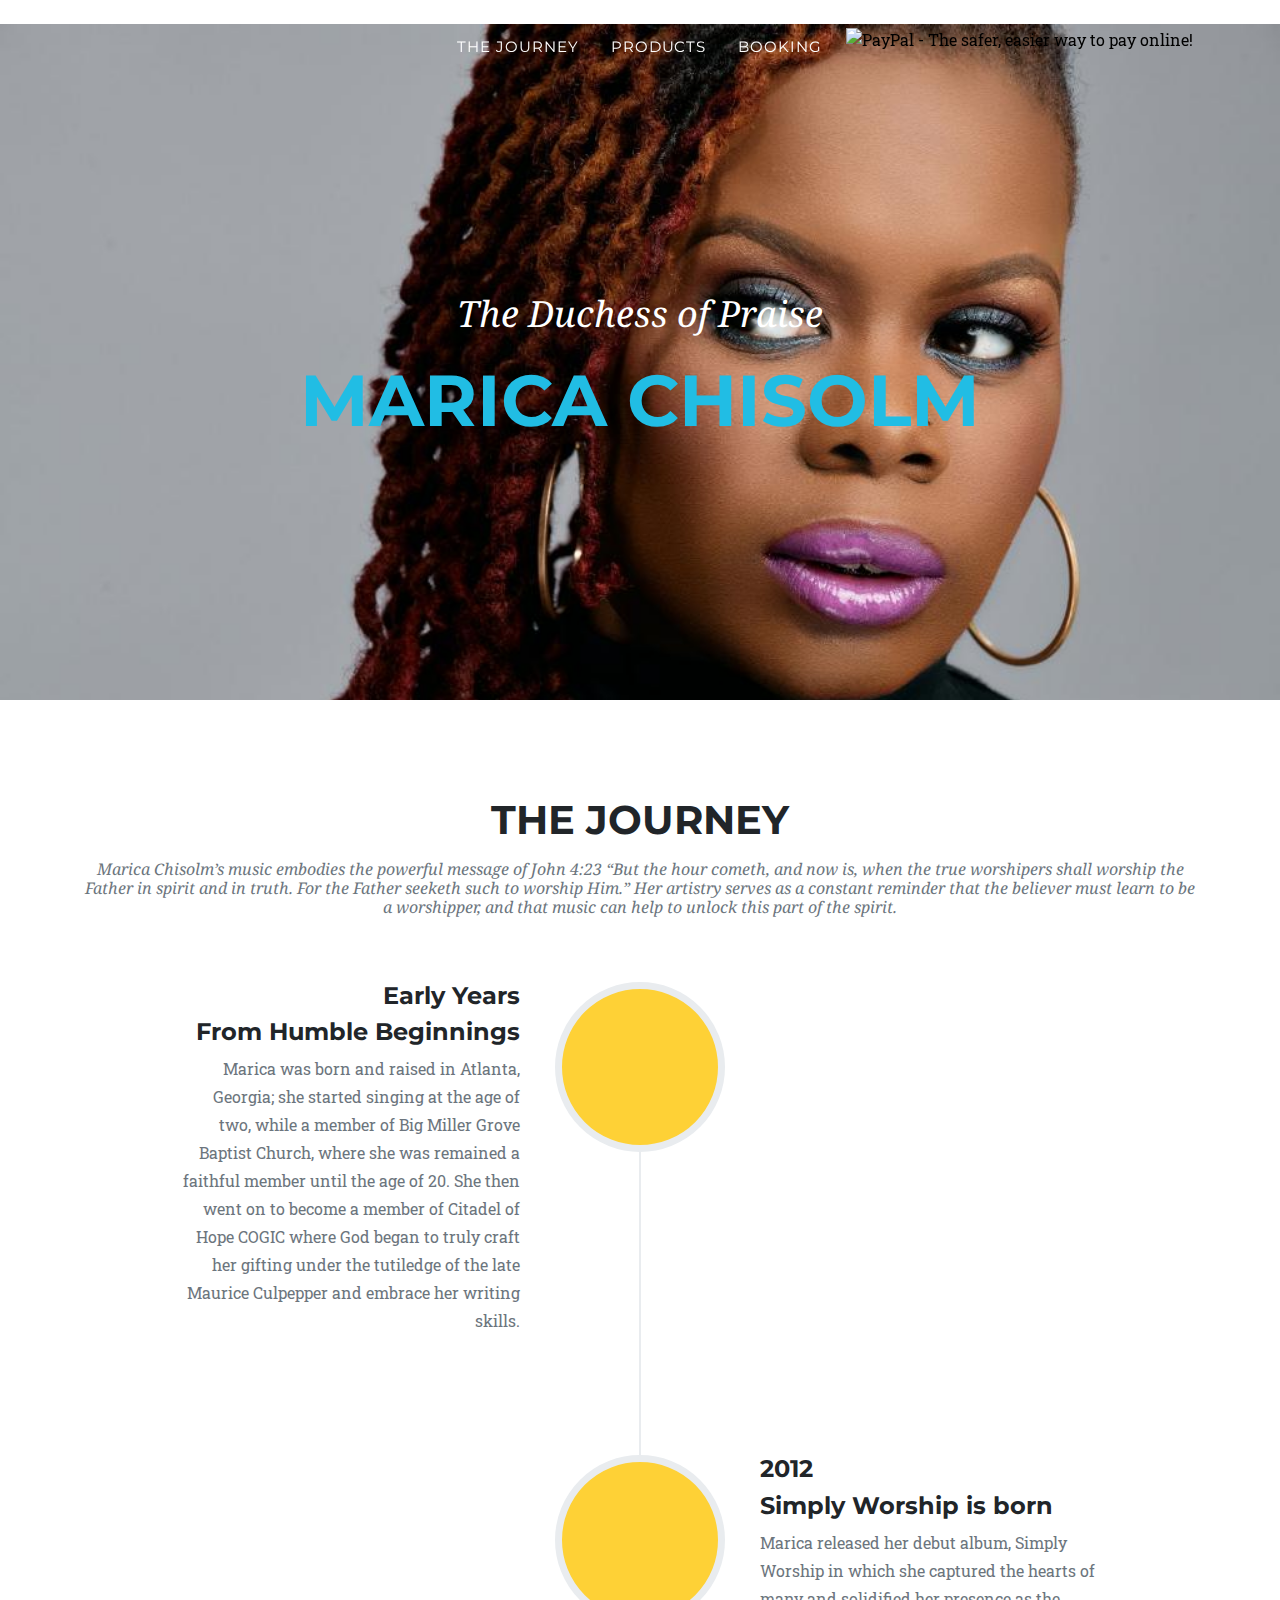
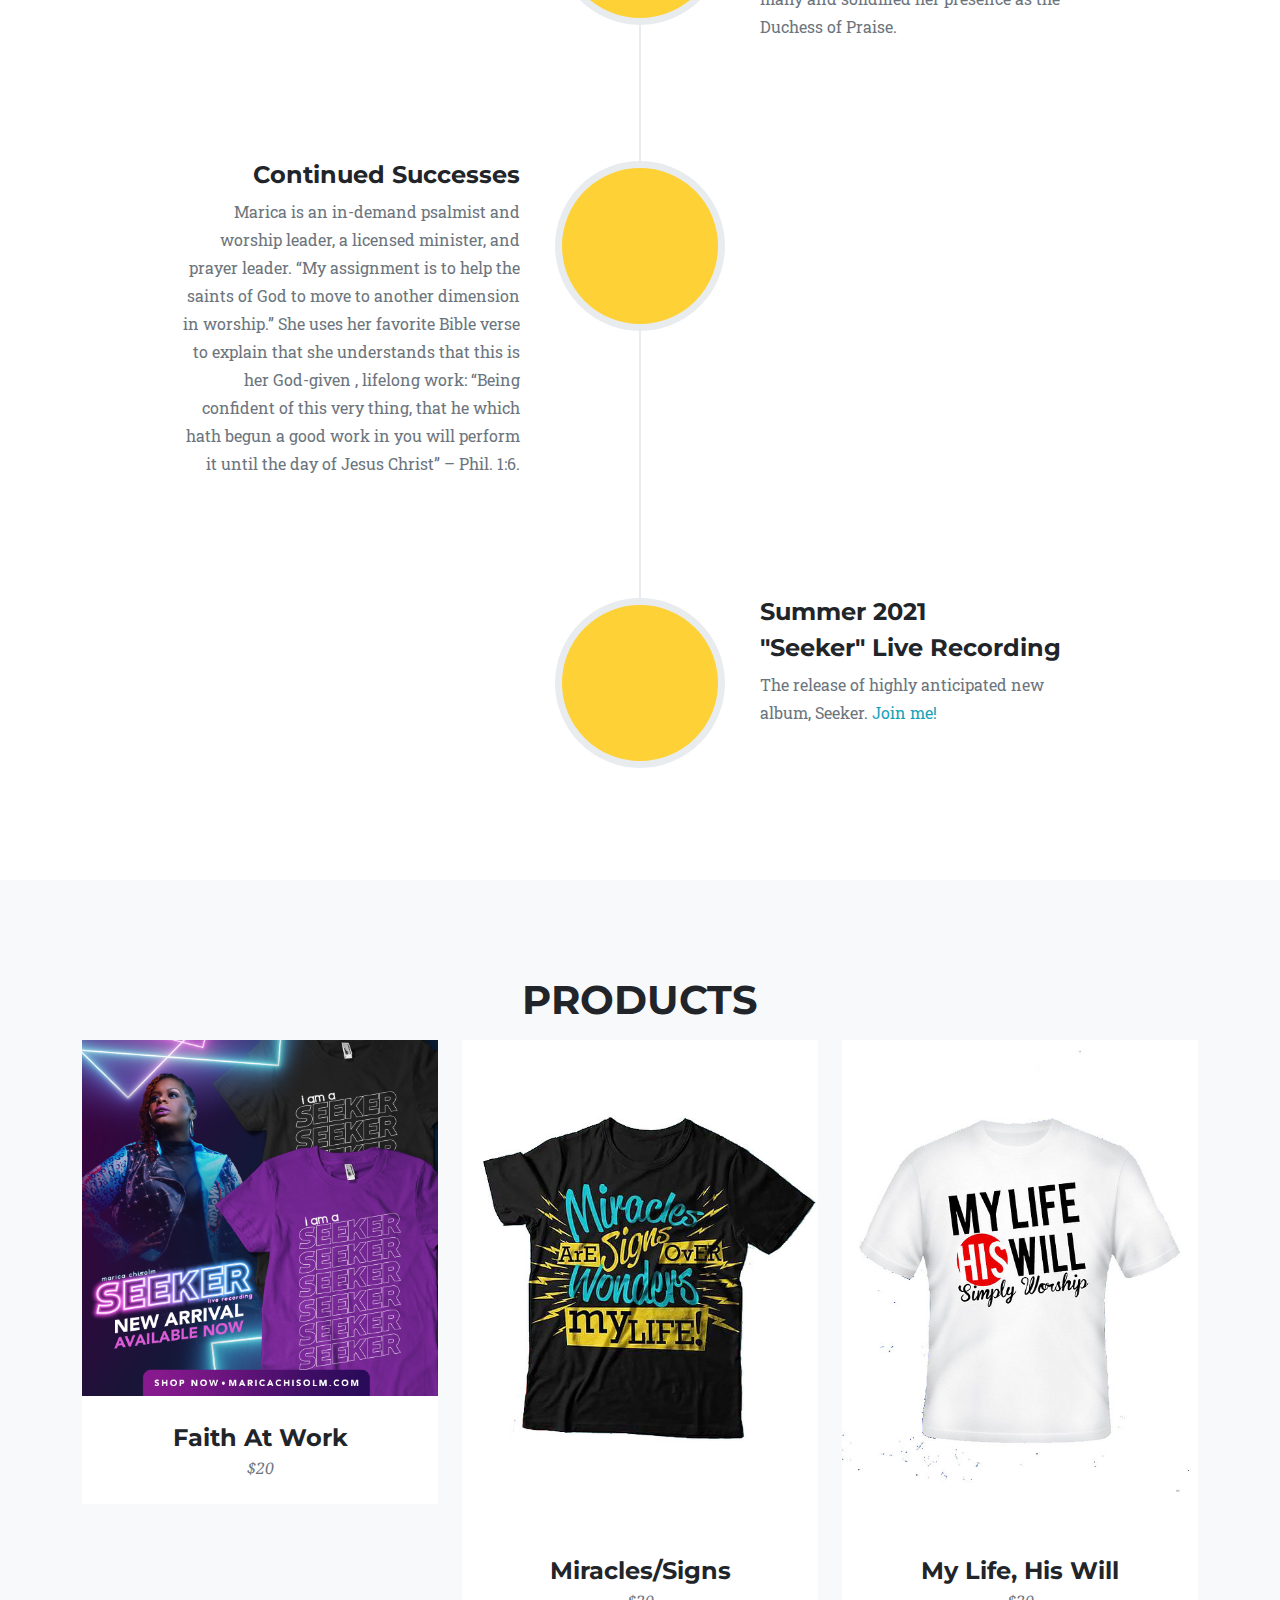
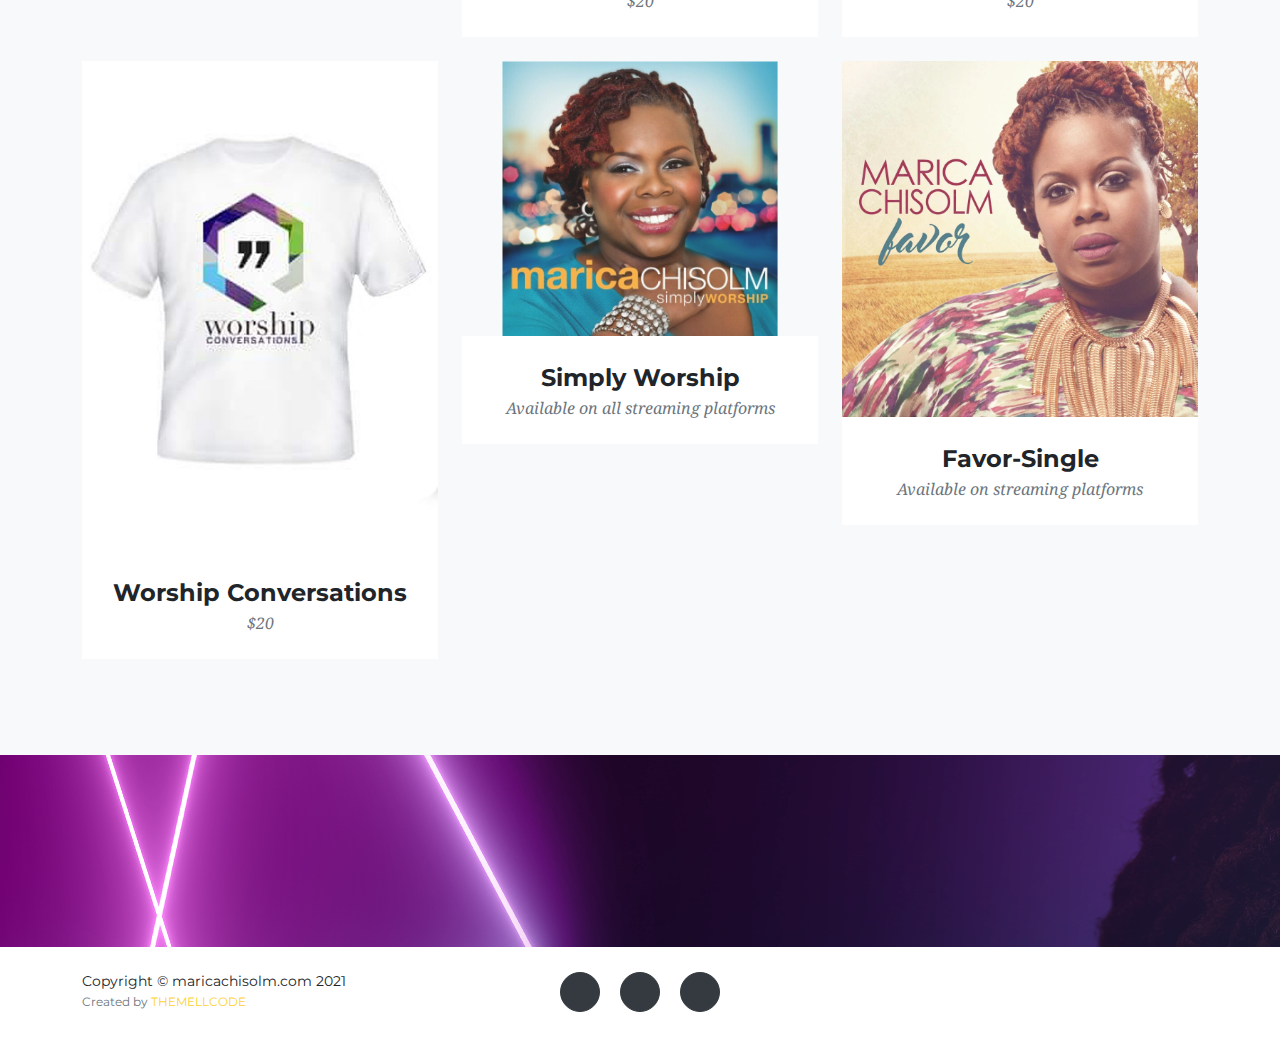
==== index.html @ 990e0780 "post-seeker live" ====
<!DOCTYPE html>
<html lang="en">
    <head>
        <meta charset="utf-8" />
        <meta name="viewport" content="width=device-width, initial-scale=1, shrink-to-fit=no" />
        <meta name="description" content="" />
        <meta name="author" content="" />
        <title>Marica Chisolm Ministries</title>
        
        <!-- Font Awesome icons (free version)-->
        <script src="https://use.fontawesome.com/releases/v5.15.1/js/all.js" crossorigin="anonymous"></script>
        <!-- Google fonts-->
        <link href="https://fonts.googleapis.com/css?family=Montserrat:400,700" rel="stylesheet" type="text/css" />
        <link href="https://fonts.googleapis.com/css?family=Droid+Serif:400,700,400italic,700italic" rel="stylesheet" type="text/css" />
        <link href="https://fonts.googleapis.com/css?family=Roboto+Slab:400,100,300,700" rel="stylesheet" type="text/css" />
        <!-- Core theme CSS (includes Bootstrap)-->
        <link rel="stylesheet" href="https://stackpath.bootstrapcdn.com/bootstrap/4.5.0/css/bootstrap.min.css">
<script src="https://code.jquery.com/jquery-3.5.1.min.js"></script>
<script src="https://stackpath.bootstrapcdn.com/bootstrap/4.5.0/js/bootstrap.min.js"></script>
        <link href="css/styles.css" rel="stylesheet" />
        <script>
            $(document).ready(function(){
                $("#myModal").modal('show');
            });
        </script>
    </head>
    <body id="page-top">
        <!-- Geo Tag -->
        <img src=https://servedby.ipromote.com/ad/?src=pixel_cid&nid=2482&cid=JJEWIAXN9MT&cat=2729 width="1" height="1" border="0" alt="" /> 
        <!-- Navigation-->
        <nav class="navbar navbar-expand-lg navbar-dark fixed-top" id="mainNav">
            <div class="container">
                <a class="navbar-brand js-scroll-trigger" href="#page-top"><img src="" alt="" /></a>
                <button class="navbar-toggler navbar-toggler-right" type="button" data-toggle="collapse" data-target="#navbarResponsive" aria-controls="navbarResponsive" aria-expanded="false" aria-label="Toggle navigation">
                    Menu
                    <i class="fas fa-bars ml-1"></i>
                </button>
                <div class="collapse navbar-collapse" id="navbarResponsive">
                    <ul class="navbar-nav text-uppercase ml-auto">
                        <!-- <li class="nav-item"><a class="nav-link js-scroll-trigger" href="#services">Services</a></li> -->
                        <li class="nav-item"><a class="nav-link js-scroll-trigger" href="#about">The Journey</a></li>
                        <li class="nav-item"><a class="nav-link js-scroll-trigger" href="#portfolio">Products</a></li>
                        <!-- <li class="nav-item"><a class="nav-link js-scroll-trigger" href="#team">Team</a></li> -->
                        <li class="nav-item"><a class="nav-link js-scroll-trigger" href="#contact">Booking</a></li>
                        <li class="nav-item"><form target="paypal" action="https://www.paypal.com/cgi-bin/webscr" method="post" >
                            <input type="hidden" name="cmd" value="_s-xclick">
                            <input type="hidden" name="encrypted" value="-----BEGIN [base64]/[base64]/ETMS1ycjtkpkvjXZe9k+6CieLuLsPumsJ7QC1odNz3sJiCbs2wC0nLE0uLGaEtXynIgRqIddYCHx88pb5HTXv4SZeuv0Rqq4+axW9PLAAATU8w04qqjaSXgbGLP3NmohqM6bV9kZZwZLR/klDaQGo1u9uDb9lr4Yn+rBQIDAQABo4HuMIHrMB0GA1UdDgQWBBSWn3y7xm8XvVk/UtcKG+wQ1mSUazCBuwYDVR0jBIGzMIGwgBSWn3y7xm8XvVk/[base64]/zANBgkqhkiG9w0BAQUFAAOBgQCBXzpWmoBa5e9fo6ujionW1hUhPkOBakTr3YCDjbYfvJEiv/2P+IobhOGJr85+XHhN0v4gUkEDI8r2/rNk1m0GA8HKddvTjyGw/XqXa+LSTlDYkqI8OwR8GEYj4efEtcRpRYBxV8KxAW93YDWzFGvruKnnLbDAF6VR5w/[base64]/ITq8z+YFjkMiyBcA2BzkknSbL+9JjOZLZOriDIh/CnTzkeUWfmJKQ8OECpQ98z+yL9ypmrY13b1nWHuZXOE1KUQe27QH1g/3z4T4keD4USllrJk//9YJUXQpcYC/ujEB+lucH8H93k5xsUuMeJNUHnkdO5L7lUIMVfA==-----END PKCS7-----">
                            <input type="image" src="https://www.paypalobjects.com/en_US/i/btn/btn_viewcart_LG.gif" border="0" name="submit" alt="PayPal - The safer, easier way to pay online!">
                            <img alt="" border="0" src="https://www.paypalobjects.com/en_US/i/scr/pixel.gif" width="1" height="1">
                            </form>
                             </li>
                    </ul>
                </div>
            </div>
        </nav>
        <!-- Promo Modal -->
        <!-- <div id="myModal" class="modal fade">
            <div class="modal-dialog modal-fullscreen modal-dialog-centered">
                <div class="modal-content">
                    <div class="modal-header"> 
                        <button type="button" class="close" data-dismiss="modal">Close &times;</button>
                    </div>
                    <div class="modal-body">
                       
                         <img class="img-fluid" src="assets/img/seekercircle.jpeg" alt="">
                         <p>As the deer panteth for the waters, so do our souls long for the indwelling of the presence of the Almighty! We are aggregating, seeking God while He may be found. We are coming as empty vessels yearning to be filled. Join with your cup being lifted to the ONE who can fill it and let it never run dry. <strong>July 30,2021 </strong> join me at the live recording of “Seeker”. <em><strong><a class= "text-info" href="https://marica.ticketlocity.com/54972668"> Click here to secure your spot now!!</a></strong></em> </p> -->
                        
                            <!-- <button type="button" class="btn btn-warning" data-dismiss="modal">Close</button> -->
                       
                    <!-- </div>
                </div>
            </div>
        </div> -->
        <!-- Masthead-->
        <header class="masthead">
            <div class="container">
                <div class="masthead-subheading">The Duchess of Praise</div>
                <div class="masthead-heading text-uppercase">Marica Chisolm</div>
                <!-- <a class="btn btn-primary btn-l text-uppercase js-scroll-trigger" href="https://marica.ticketlocity.com/54972668">Buy Tickets</a> -->
                <!-- <a class="btn btn-primary btn-l text-uppercase js-scroll-trigger" href="seekerlive.html">Watch Seeker Live</a> -->
                
            </div>
        </header>

        <!-- About-->
        <section class="page-section" id="about">
            <div class="container">
                <div class="text-center">
                    <h2 class="section-heading text-uppercase">The Journey</h2>
                    <h3 class="section-subheading text-muted">  Marica Chisolm’s music embodies the powerful message of  John 4:23 “But the hour cometh, and now is, when the true worshipers shall worship the Father in spirit and in truth.  For the Father seeketh such to worship Him.” Her artistry serves as a constant reminder that the believer must learn to be a worshipper, and that music can help to unlock this part of the spirit.</h3>
                </div>
                <ul class="timeline">
                    <li>
                        <div class="timeline-image"><img class="rounded-circle img-fluid" src="https://i.imgur.com/bZ4KfsEb.jpg?1" alt="" /></div>
                        <div class="timeline-panel">
                            <div class="timeline-heading">
                                <h4>Early Years</h4>
                                <h4 class="subheading">From Humble Beginnings</h4>
                            </div>
                            <div class="timeline-body"><p class="text-muted">Marica was born and raised in Atlanta, Georgia; she started singing at the age of two, while a member of Big Miller Grove Baptist Church, where she was remained a faithful member until the age of 20. She then went on to become a member of Citadel of Hope COGIC where God began to truly craft her gifting under the tutiledge of the late Maurice Culpepper and embrace her writing skills.</p></div>
                        </div>
                    </li>
                    <li class="timeline-inverted">
                        <div class="timeline-image"><img class="rounded-circle img-fluid" src="https://i.imgur.com/PJur6wvb.jpg?1" alt="" /></div>
                        <div class="timeline-panel">
                            <div class="timeline-heading">
                                <h4>2012</h4>
                                <h4 class="subheading">Simply Worship is born</h4>
                            </div>
                            <div class="timeline-body"><p class="text-muted">Marica released her debut album, Simply Worship in which she captured the hearts of many and solidified her presence as the Duchess of Praise.</p></div>
                        </div>
                    </li>
                    <li>
                        <div class="timeline-image"><img class="rounded-circle img-fluid" src="https://i.imgur.com/XXqh2zxb.jpg?1" alt="" /></div>
                        <div class="timeline-panel">
                            <div class="timeline-heading">
                                <h4>Continued Successes</h4>
                                 <!--  -->
                            </div>
                            <div class="timeline-body"><p class="text-muted">Marica is an in-demand psalmist and worship leader, a licensed minister, and prayer leader. “My assignment is to help the saints of God to move to another dimension in worship.” She uses her favorite Bible verse to explain that she understands that this is her God-given , lifelong work: “Being confident of this very thing, that he which hath begun a good work in you will perform it until the day of Jesus Christ” – Phil. 1:6.</p></div>
                        </div>
                    </li>
                    <li class="timeline-inverted">
                        <div class="timeline-image"><img class="rounded-circle img-fluid" src="https://i.imgur.com/mtQBLTVb.jpg?1" alt="" /></div>
                        <div class="timeline-panel">
                            <div class="timeline-heading">
                                <h4>Summer 2021</h4>
                                <h4 class="subheading">"Seeker" Live Recording</h4>
                            </div>
                            <div class="timeline-body"><p class="text-muted">The release of highly anticipated new album, Seeker. <a class="text-info" href="http://ds2musicgroup.ticketlocity.com/54972668">Join me!</a></p></div>
                        </div>
                    </li>
                    
                </ul>
            </div>
        </section>
             <!-- Products Grid-->
             <section class="page-section bg-light" id="portfolio">
                <div class="container">
                    <div class="text-center">
                        <h2 class="section-heading text-uppercase">Products</h2>
                        <!-- <h3 class="section-subheading text-muted">Lorem ipsum dolor sit amet consectetur.</h3> -->
                    </div>
                    <div class="row">
                        <div class="col-lg-4 col-sm-6 mb-4">
                            <div class="portfolio-item">
                                <a class="portfolio-link" data-toggle="modal" href="#portfolioModal1">
                                    <div class="portfolio-hover">
                                        <div class="portfolio-hover-content"><i class="fas fa-plus fa-3x"></i></div>
                                    </div>
                                    <img class="img-fluid" src="assets/img/SeekerTSHIRT.png" alt="" />
                                </a>
                                <div class="portfolio-caption">
                                    <div class="portfolio-caption-heading">Faith At Work</div>
                                    <div class="portfolio-caption-subheading text-muted">$20</div>
                                </div>
                            </div>
                        </div>
                        <div class="col-lg-4 col-sm-6 mb-4">
                            <div class="portfolio-item">
                                <a class="portfolio-link" data-toggle="modal" href="#portfolioModal2">
                                    <div class="portfolio-hover">
                                        <div class="portfolio-hover-content"><i class="fas fa-plus fa-3x"></i></div>
                                    </div>
                                    <img class="img-fluid" src="assets/img/MIraclesSignsWonders.jpeg" alt="" />
                                </a>
                                <div class="portfolio-caption">
                                    <div class="portfolio-caption-heading">Miracles/Signs</div>
                                    <div class="portfolio-caption-subheading text-muted">$20</div>
                                </div>
                            </div>
                        </div>
                        <div class="col-lg-4 col-sm-6 mb-4">
                            <div class="portfolio-item">
                                <a class="portfolio-link" data-toggle="modal" href="#portfolioModal3">
                                    <div class="portfolio-hover">
                                        <div class="portfolio-hover-content"><i class="fas fa-plus fa-3x"></i></div>
                                    </div>
                                    <img class="img-fluid" src="assets/img/MyLifeHisWill.jpeg" alt="" />
                                </a>
                                <div class="portfolio-caption">
                                    <div class="portfolio-caption-heading">My Life, His Will</div>
                                    <div class="portfolio-caption-subheading text-muted">$20</div>
                                </div>
                            </div>
                        </div>
                        <div class="col-lg-4 col-sm-6 mb-4 mb-lg-0">
                            <div class="portfolio-item">
                                <a class="portfolio-link" data-toggle="modal" href="#portfolioModal4">
                                    <div class="portfolio-hover">
                                        <div class="portfolio-hover-content"><i class="fas fa-plus fa-3x"></i></div>
                                    </div>
                                    <img class="img-fluid" src="assets/img/WorshipConversations.jpeg" alt="" />
                                </a>
                                <div class="portfolio-caption">
                                    <div class="portfolio-caption-heading">Worship Conversations</div>
                                    <div class="portfolio-caption-subheading text-muted">$20</div>
                                </div>
                            </div>
                        </div>
                        <div class="col-lg-4 col-sm-6 mb-4 mb-sm-0">
                            <div class="portfolio-item">
                                <a class="portfolio-link" data-toggle="modal" href="#portfolioModal5">
                                    <div class="portfolio-hover">
                                        <div class="portfolio-hover-content"><i class="fas fa-plus fa-3x"></i></div>
                                    </div>
                                    <img class="img-fluid" src="assets/img/SimplyWorshipAlbumArt.png" alt="" />
                                </a>
                                <div class="portfolio-caption">
                                    <div class="portfolio-caption-heading">Simply Worship</div>
                                    <div class="portfolio-caption-subheading text-muted">Available on all streaming platforms</div>
                                </div>
                            </div>
                        </div>
                        <div class="col-lg-4 col-sm-6">
                            <div class="portfolio-item">
                                <a class="portfolio-link" data-toggle="modal" href="#portfolioModal6">
                                    <div class="portfolio-hover">
                                        <div class="portfolio-hover-content"><i class="fas fa-plus fa-3x"></i></div>
                                    </div>
                                    <img class="img-fluid" src="assets/img/FavorAlbumArt.webp" alt="" />
                                </a>
                                <div class="portfolio-caption">
                                    <div class="portfolio-caption-heading">Favor-Single</div>
                                    <div class="portfolio-caption-subheading text-muted">Available on streaming platforms</div>
                                </div>
                            </div>
                        </div>
                    </div>
                </div>
            </section>
       
        <!-- Contact-->
        <section class="page-section" id="contact">
            <div class="container">
                <div class="text-center">
                    
                <div class="container" style= "color: #fff" id="ff-compose"></div>
<script async defer src="https://formfacade.com/include/100501455918250499512/form/1FAIpQLSeF4rAyZMLkNKyBMsBqybDdobuoXuzrL89YLulT4XMXNExY3w/bootstrap.js?div=ff-compose"></script>
            
            </div>
        </section>
        <!-- Footer-->
        <footer class="footer py-4">
            <div class="container">
                <div class="row align-items-center">
                    <div class="col-lg-4 text-lg-left">Copyright © maricachisolm.com 2021
                        <p class="text-muted small mb-0">Created by <a href="http://themellcode.com">THEMELLCODE</a></p>
                    </div>
                    <div class="col-lg-4 my-3 my-lg-0">
                        <a class="btn btn-dark btn-social mx-2" href="https://twitter.com/maricasings_"><i class="fab fa-twitter"></i></a>
                        <a class="btn btn-dark btn-social mx-2" href="https://www.facebook.com/maricachisolm"><i class="fab fa-facebook-f"></i></a>
                        <a class="btn btn-dark btn-social mx-2" href="https://www.instagram.com/maricasings/"><i class="fab fa-instagram"></i></a>
                    </div>
                    
                </div>
            </div>
        </footer>
        <!-- Portfolio Modals-->
        <!-- Modal 1-->
        <div class="portfolio-modal modal fade" id="portfolioModal1" tabindex="-1" role="dialog" aria-hidden="true">
            <div class="modal-dialog">
                <div class="modal-content">
                    <div class="close-modal" data-dismiss="modal"><img src="assets/img/close-icon.svg" alt="Close modal" /></div>
                    <div class="container">
                        <div class="row justify-content-center">
                            <div class="col-lg-8">
                                <div class="modal-body">
                                    <!-- Project Details Go Here-->
                                    <h2 class="text-uppercase">Seeker Tee</h2>
                                    
                                    <img class="img-fluid d-block mx-auto" src="assets/img/SeekerTSHIRT.png" alt="" />
                                   
                                    <form target="paypal" action="https://www.paypal.com/cgi-bin/webscr" method="post">
                                        <input type="hidden" name="cmd" value="_s-xclick">
                                        <input type="hidden" name="hosted_button_id" value="NP49B9XMPAZ48">
                                        <table>
                                        <tr><td><input type="hidden" name="on0" value="Color">Color</td></tr><tr><td><select name="os0">
                                            <option value="Black">Black $20.00 USD</option>
                                            <option value="Purple">Purple $20.00 USD</option>
                                        </select> </td></tr>
                                        <tr><td><input type="hidden" name="on1" value="Size">Size</td></tr><tr><td><select name="os1">
                                            <option value="SM">SM </option>
                                            <option value="MD">MD </option>
                                            <option value="LG">LG </option>
                                            <option value="1X">1X </option>
                                            <option value="2X">2X </option>
                                        </select> </td></tr>
                                        </table>
                                        <input type="hidden" name="currency_code" value="USD">
                                        <input type="image" src="https://www.paypalobjects.com/en_US/i/btn/btn_cart_LG.gif" border="0" name="submit" alt="PayPal - The safer, easier way to pay online!">
                                        <img alt="" border="0" src="https://www.paypalobjects.com/en_US/i/scr/pixel.gif" width="1" height="1">
                                        </form>
                                        
                                 
                                    <button class="btn btn-primary" data-dismiss="modal" type="button">
                                        <i class="fas fa-times mr-1"></i>
                                        Close
                                    </button>
                                </div>
                            </div>
                        </div>
                    </div>
                </div>
            </div>
        </div>
        <!-- Modal 2-->
        <div class="portfolio-modal modal fade" id="portfolioModal2" tabindex="-1" role="dialog" aria-hidden="true">
            <div class="modal-dialog">
                <div class="modal-content">
                    <div class="close-modal" data-dismiss="modal"><img src="assets/img/close-icon.svg" alt="Close modal" /></div>
                    <div class="container">
                        <div class="row justify-content-center">
                            <div class="col-lg-8">
                                <div class="modal-body">
                                    <!-- Project Details Go Here-->
                                    <h2 class="text-uppercase">Miracles , Signs, & Wonders Tee</h2>
                                    <p class="item-intro text-muted">Lorem ipsum dolor sit amet consectetur.</p>
                                    <img class="img-fluid d-block mx-auto" src="assets/img/MIraclesSignsWonders.jpeg" alt="" />
                                    <form target="paypal" action="https://www.paypal.com/cgi-bin/webscr" method="post">
                                        <input type="hidden" name="cmd" value="_s-xclick">
                                        <input type="hidden" name="hosted_button_id" value="2UNBN53GDAEHU">
                                        <table>
                                        <tr><td><input type="hidden" name="on0" value="Size">Size</td></tr><tr><td><select name="os0">
                                            <option value="Small">Small </option>
                                            <option value="Medium">Medium </option>
                                            <option value="Large">Large </option>
                                            <option value="X-Large">X-Large </option>
                                        </select> </td></tr>
                                        </table>
                                        <input type="image" src="https://www.paypalobjects.com/en_US/i/btn/btn_cart_LG.gif" border="0" name="submit" alt="PayPal - The safer, easier way to pay online!">
                                        <img alt="" border="0" src="https://www.paypalobjects.com/en_US/i/scr/pixel.gif" width="1" height="1">
                                        </form>
                                        
                                    <button class="btn btn-primary" data-dismiss="modal" type="button">
                                        <i class="fas fa-times mr-1"></i>
                                        Close 
                                    </button>
                                </div>
                            </div>
                        </div>
                    </div>
                </div>
            </div>
        </div>
        <!-- Modal 3-->
        <div class="portfolio-modal modal fade" id="portfolioModal3" tabindex="-1" role="dialog" aria-hidden="true">
            <div class="modal-dialog">
                <div class="modal-content">
                    <div class="close-modal" data-dismiss="modal"><img src="assets/img/close-icon.svg" alt="Close modal" /></div>
                    <div class="container">
                        <div class="row justify-content-center">
                            <div class="col-lg-8">
                                <div class="modal-body">
                                    <!-- Project Details Go Here-->
                                    <h2 class="text-uppercase">PMy Life, His Will Tee</h2>
                                    
                                    <img class="img-fluid d-block mx-auto" src="assets/img/MyLifeHisWill.jpeg" alt="" />
                                    <form target="paypal" action="https://www.paypal.com/cgi-bin/webscr" method="post">
                                        <input type="hidden" name="cmd" value="_s-xclick">
                                        <input type="hidden" name="hosted_button_id" value="2UNBN53GDAEHU">
                                        <table>
                                        <tr><td><input type="hidden" name="on0" value="Size">Size</td></tr><tr><td><select name="os0">
                                            <option value="Small">Small </option>
                                            <option value="Medium">Medium </option>
                                            <option value="Large">Large </option>
                                            <option value="X-Large">X-Large </option>
                                        </select> </td></tr>
                                        </table>
                                        <input type="image" src="https://www.paypalobjects.com/en_US/i/btn/btn_cart_LG.gif" border="0" name="submit" alt="PayPal - The safer, easier way to pay online!">
                                        <img alt="" border="0" src="https://www.paypalobjects.com/en_US/i/scr/pixel.gif" width="1" height="1">
                                        </form>
                                        
                                    <button class="btn btn-primary" data-dismiss="modal" type="button">
                                        <i class="fas fa-times mr-1"></i>
                                        Close Project
                                    </button>
                                </div>
                            </div>
                        </div>
                    </div>
                </div>
            </div>
        </div>
        <!-- Modal 4-->
        <div class="portfolio-modal modal fade" id="portfolioModal4" tabindex="-1" role="dialog" aria-hidden="true">
            <div class="modal-dialog">
                <div class="modal-content">
                    <div class="close-modal" data-dismiss="modal"><img src="assets/img/close-icon.svg" alt="Close modal" /></div>
                    <div class="container">
                        <div class="row justify-content-center">
                            <div class="col-lg-8">
                                <div class="modal-body">
                                    <!-- Project Details Go Here-->
                                    <h2 class="text-uppercase">Worship Conversations Tee</h2>
                                    
                                    <img class="img-fluid d-block mx-auto" src="assets/img/WorshipConversations.jpeg" alt="" />
                                    <form target="paypal" action="https://www.paypal.com/cgi-bin/webscr" method="post">
                                        <input type="hidden" name="cmd" value="_s-xclick">
                                        <input type="hidden" name="hosted_button_id" value="NGHHBU6CHXEZY">
                                        <table>
                                        <tr><td><input type="hidden" name="on0" value="Size">Size</td></tr><tr><td><select name="os0">
                                            <option value="Small">Small </option>
                                            <option value="Medium">Medium </option>
                                            <option value="Large">Large </option>
                                            <option value="X-Large">X-Large </option>
                                        </select> </td></tr>
                                        </table>
                                        <input type="image" src="https://www.paypalobjects.com/en_US/i/btn/btn_cart_LG.gif" border="0" name="submit" alt="PayPal - The safer, easier way to pay online!">
                                        <img alt="" border="0" src="https://www.paypalobjects.com/en_US/i/scr/pixel.gif" width="1" height="1">
                                        </form>
                                        
                                    <button class="btn btn-primary" data-dismiss="modal" type="button">
                                        <i class="fas fa-times mr-1"></i>
                                        Close Project
                                    </button>
                                </div>
                            </div>
                        </div>
                    </div>
                </div>
            </div>
        </div>
        <!-- Modal 5-->
        <div class="portfolio-modal modal fade" id="portfolioModal5" tabindex="-1" role="dialog" aria-hidden="true">
            <div class="modal-dialog">
                <div class="modal-content">
                    <div class="close-modal" data-dismiss="modal"><img src="assets/img/close-icon.svg" alt="Close modal" /></div>
                    <div class="container">
                        <div class="row justify-content-center">
                            <div class="col-lg-8">
                                <div class="modal-body">
                                    <!-- Project Details Go Here-->
                                    <iframe allow="autoplay *; encrypted-media *; fullscreen *" frameborder="0" height="450" style="width:100%;max-width:660px;overflow:hidden;background:transparent;" sandbox="allow-forms allow-popups allow-same-origin allow-scripts allow-storage-access-by-user-activation allow-top-navigation-by-user-activation" src="https://embed.music.apple.com/us/album/simply-worship/681576388"></iframe>
                                    
                                    <button class="btn btn-primary" data-dismiss="modal" type="button">
                                        <i class="fas fa-times mr-1"></i>
                                        Close
                                    </button>
                                </div>
                            </div>
                        </div>
                    </div>
                </div>
            </div>
        </div>
        <!-- Modal 6-->
        <div class="portfolio-modal modal fade" id="portfolioModal6" tabindex="-1" role="dialog" aria-hidden="true">
            <div class="modal-dialog">
                <div class="modal-content">
                    <div class="close-modal" data-dismiss="modal"><img src="assets/img/close-icon.svg" alt="Close modal" /></div>
                    <div class="container">
                        <div class="row justify-content-center">
                            <div class="col-lg-8">
                                <div class="modal-body">
                                    <!-- Project Details Go Here-->
                                    <iframe allow="autoplay *; encrypted-media *; fullscreen *" frameborder="0" height="450" style="width:100%;max-width:660px;overflow:hidden;background:transparent;" sandbox="allow-forms allow-popups allow-same-origin allow-scripts allow-storage-access-by-user-activation allow-top-navigation-by-user-activation" src="https://embed.music.apple.com/us/album/favor-single/1098485026"></iframe>
                                    <button class="btn btn-primary" data-dismiss="modal" type="button">
                                        <i class="fas fa-times mr-1"></i>
                                        Close
                                    </button>
                                </div>
                            </div>
                        </div>
                    </div>
                </div>
            </div>
        </div>
        <!-- Bootstrap core JS-->
        <script src="https://cdnjs.cloudflare.com/ajax/libs/jquery/3.5.1/jquery.min.js"></script>
        <script src="https://cdn.jsdelivr.net/npm/bootstrap@4.5.3/dist/js/bootstrap.bundle.min.js"></script>
        <!-- Third party plugin JS-->
        <script src="https://cdnjs.cloudflare.com/ajax/libs/jquery-easing/1.4.1/jquery.easing.min.js"></script>
        <!-- Contact form JS-->
        <script src="assets/mail/jqBootstrapValidation.js"></script>
        <script src="assets/mail/contact_me.js"></script>
        <!-- Core theme JS-->
        <script src="js/scripts.js"></script>
    </body>
</html>
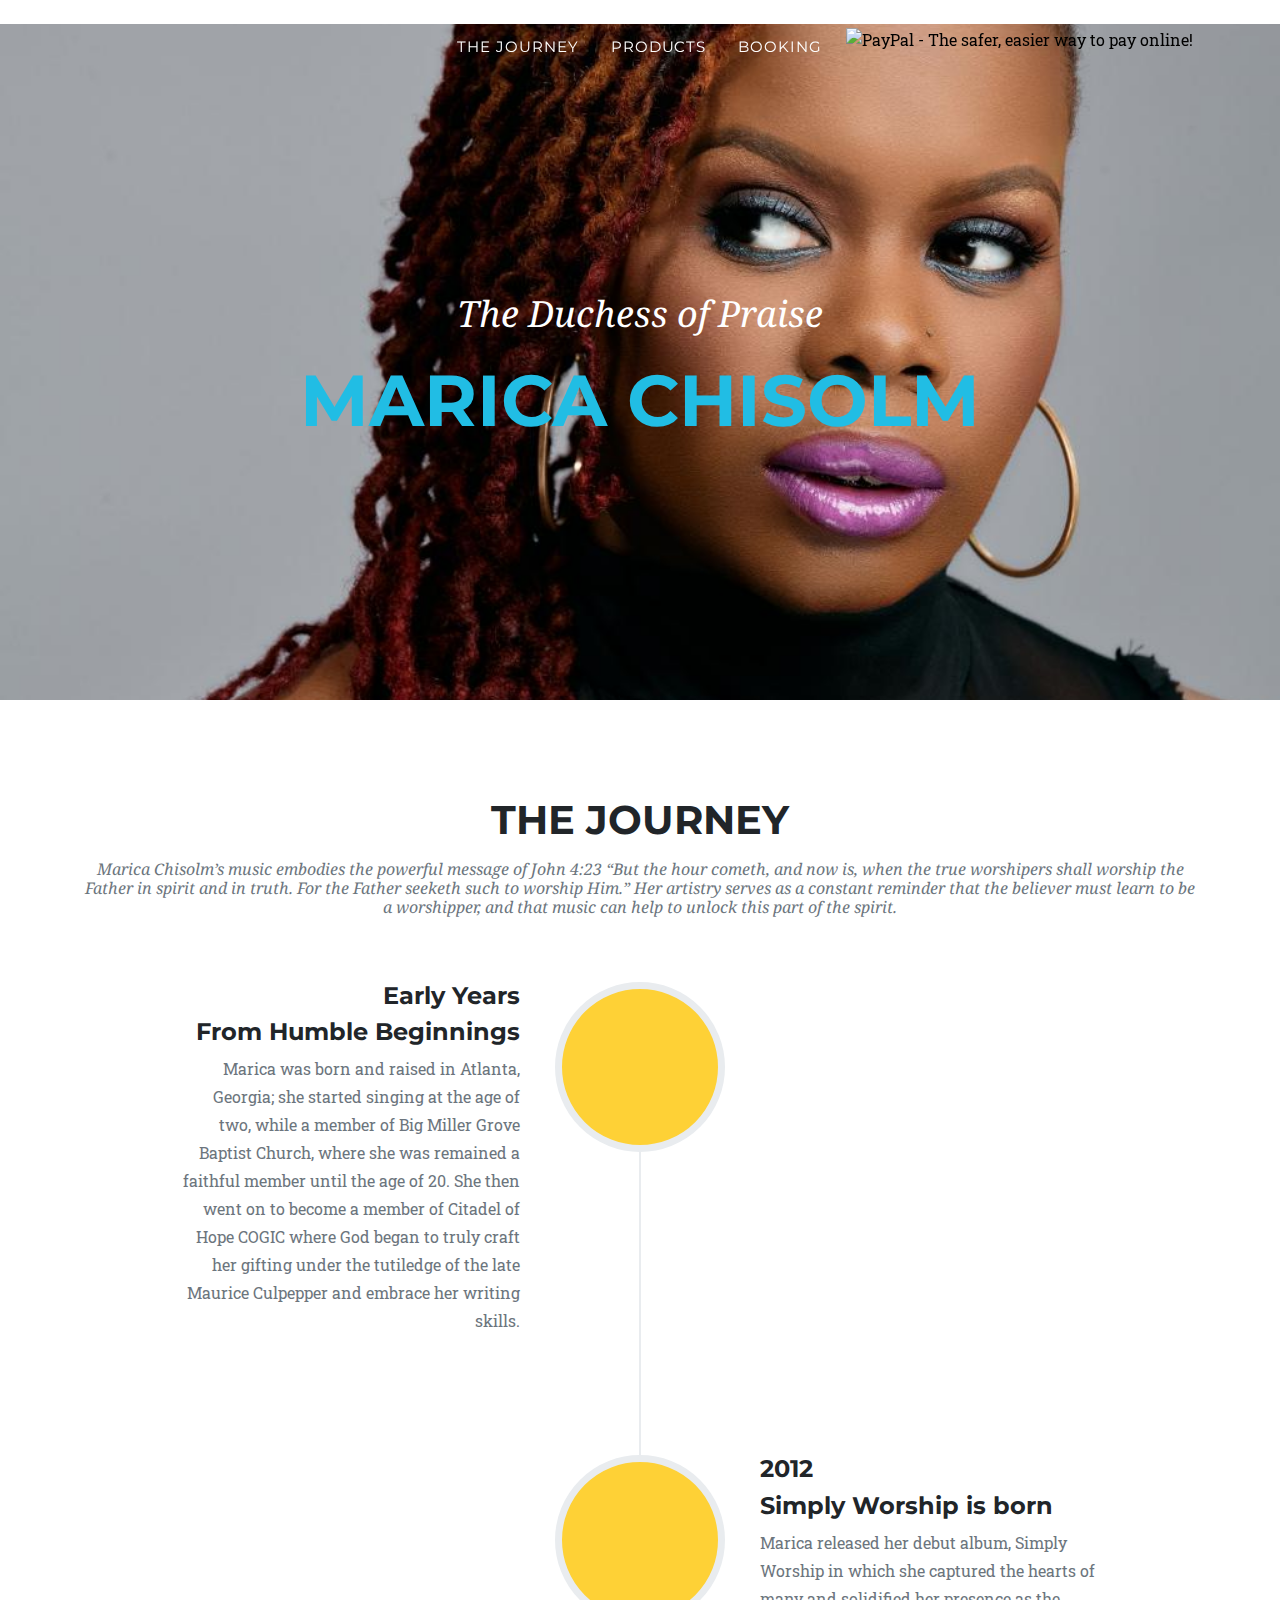
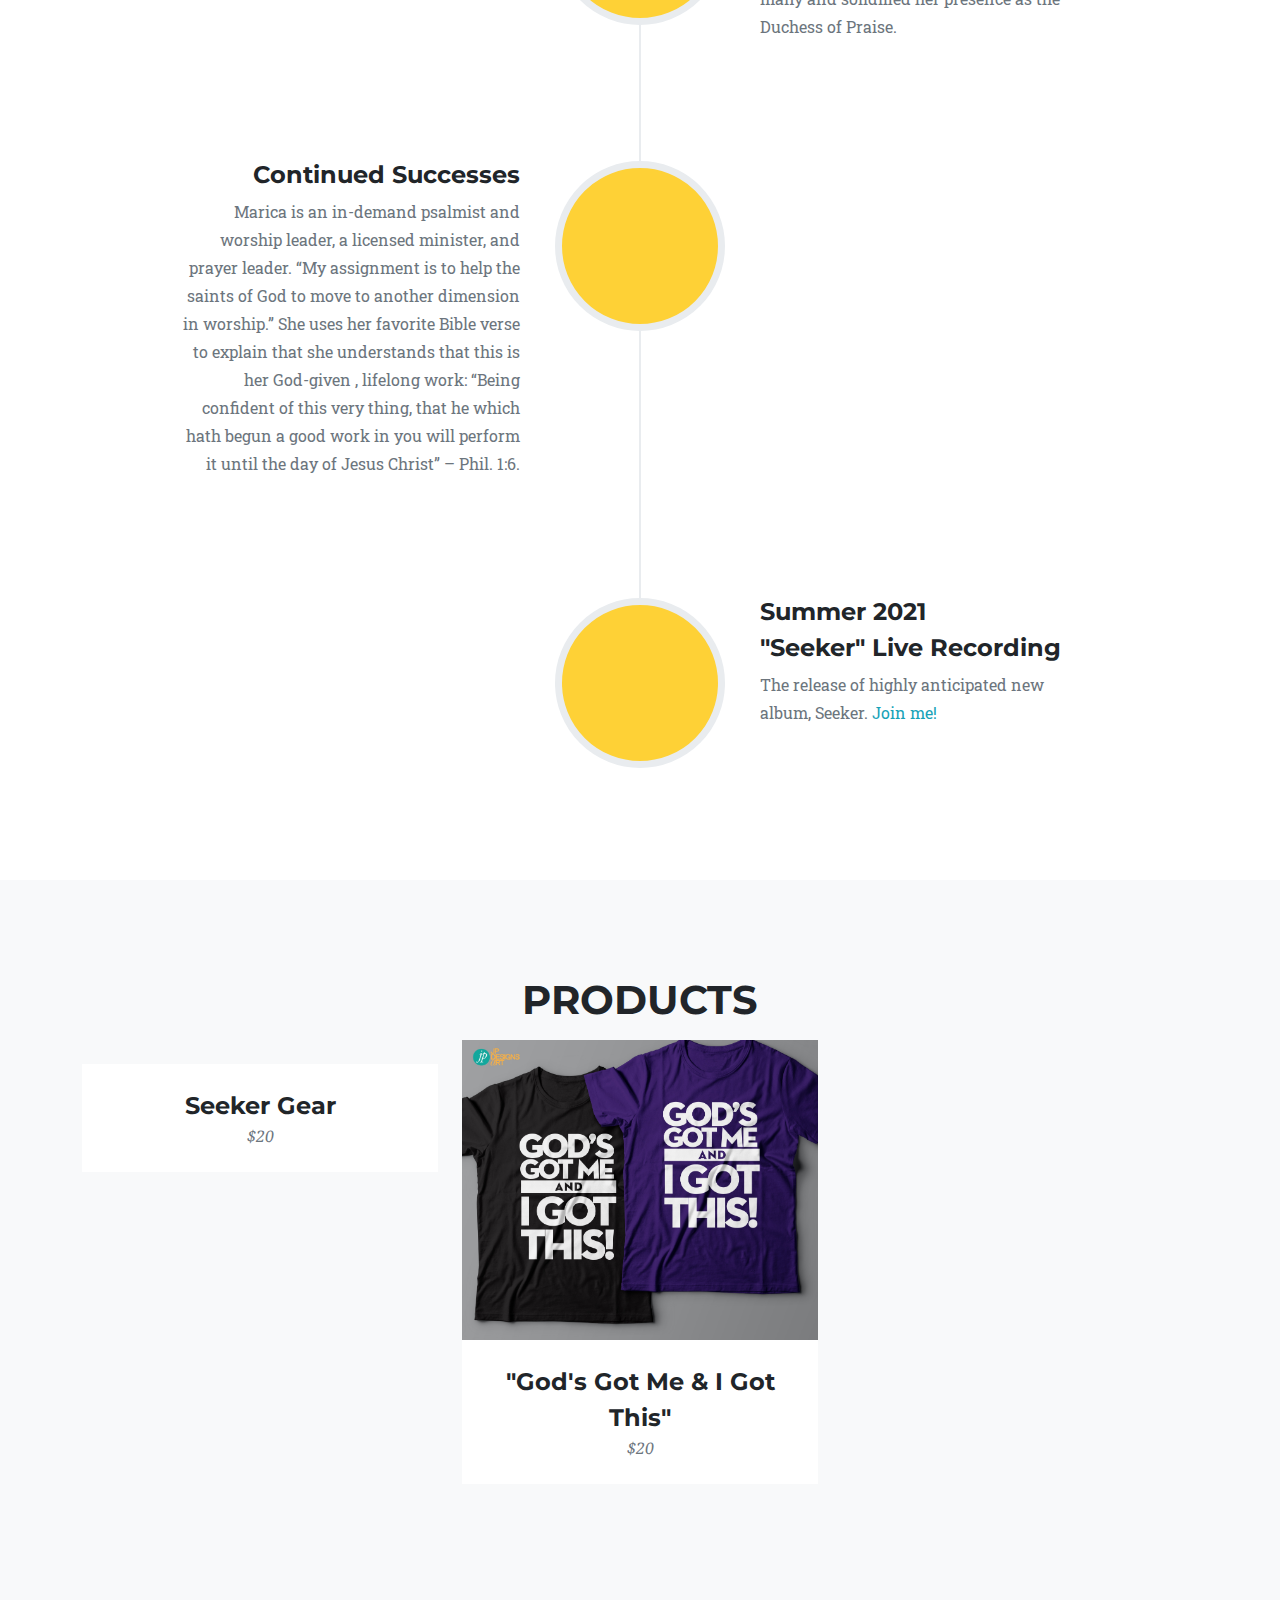
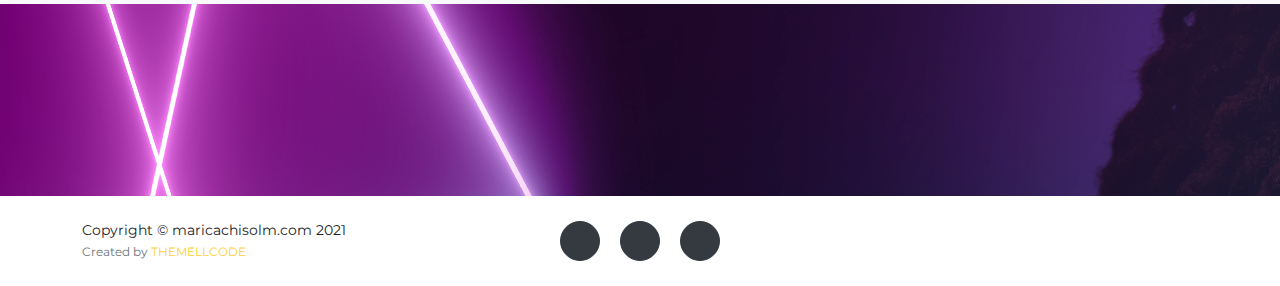
==== commit 960b64c0: "Seeker updates" ====
--- a/index.html
+++ b/index.html
@@ -148,10 +148,10 @@
                                     <div class="portfolio-hover">
                                         <div class="portfolio-hover-content"><i class="fas fa-plus fa-3x"></i></div>
                                     </div>
-                                    <img class="img-fluid" src="assets/img/SeekerTSHIRT.png" alt="" />
-                                </a>
-                                <div class="portfolio-caption">
-                                    <div class="portfolio-caption-heading">Faith At Work</div>
+                                    <img class="img-fluid" src="assets/img/JPDA-Marica-Tshirt-Overview.jpg" alt="" />
+                                </a>
+                                <div class="portfolio-caption">
+                                    <div class="portfolio-caption-heading">Seeker Gear</div>
                                     <div class="portfolio-caption-subheading text-muted">$20</div>
                                 </div>
                             </div>
@@ -162,15 +162,15 @@
                                     <div class="portfolio-hover">
                                         <div class="portfolio-hover-content"><i class="fas fa-plus fa-3x"></i></div>
                                     </div>
-                                    <img class="img-fluid" src="assets/img/MIraclesSignsWonders.jpeg" alt="" />
-                                </a>
-                                <div class="portfolio-caption">
-                                    <div class="portfolio-caption-heading">Miracles/Signs</div>
+                                    <img class="img-fluid" src="assets/img/Marica-GodsGotMe-2.jpeg" alt="" />
+                                </a>
+                                <div class="portfolio-caption">
+                                    <div class="portfolio-caption-heading">"God's Got Me & I Got This"</div>
                                     <div class="portfolio-caption-subheading text-muted">$20</div>
                                 </div>
                             </div>
                         </div>
-                        <div class="col-lg-4 col-sm-6 mb-4">
+                        <!-- <div class="col-lg-4 col-sm-6 mb-4">
                             <div class="portfolio-item">
                                 <a class="portfolio-link" data-toggle="modal" href="#portfolioModal3">
                                     <div class="portfolio-hover">
@@ -211,8 +211,8 @@
                                     <div class="portfolio-caption-subheading text-muted">Available on all streaming platforms</div>
                                 </div>
                             </div>
-                        </div>
-                        <div class="col-lg-4 col-sm-6">
+                        </div> -->
+                        <!-- <div class="col-lg-4 col-sm-6">
                             <div class="portfolio-item">
                                 <a class="portfolio-link" data-toggle="modal" href="#portfolioModal6">
                                     <div class="portfolio-hover">
@@ -225,7 +225,7 @@
                                     <div class="portfolio-caption-subheading text-muted">Available on streaming platforms</div>
                                 </div>
                             </div>
-                        </div>
+                        </div> -->
                     </div>
                 </div>
             </section>
@@ -269,7 +269,7 @@
                                     <!-- Project Details Go Here-->
                                     <h2 class="text-uppercase">Seeker Tee</h2>
                                     
-                                    <img class="img-fluid d-block mx-auto" src="assets/img/SeekerTSHIRT.png" alt="" />
+                                    <img class="img-fluid d-block mx-auto" src="assets/img/JPDA-Marica-Tshirt-Overview.jpg" alt="" />
                                    
                                     <form target="paypal" action="https://www.paypal.com/cgi-bin/webscr" method="post">
                                         <input type="hidden" name="cmd" value="_s-xclick">
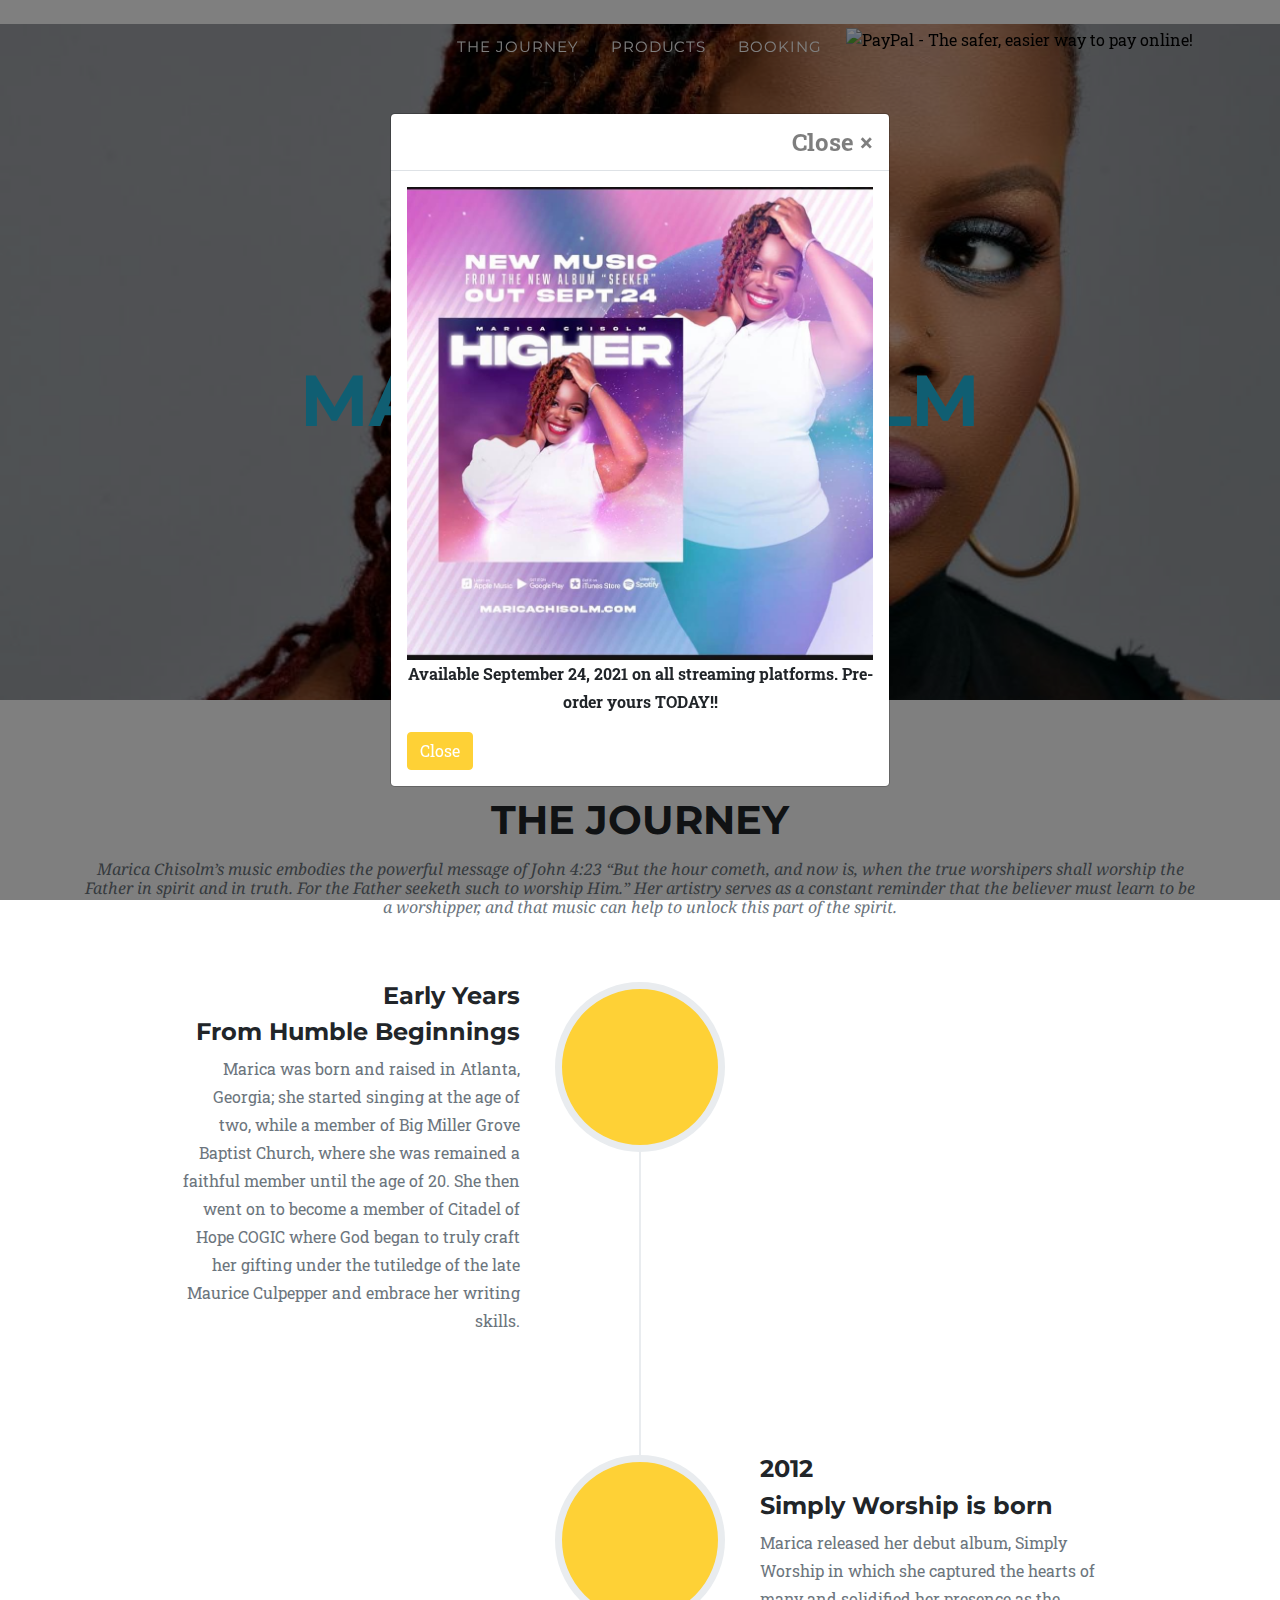
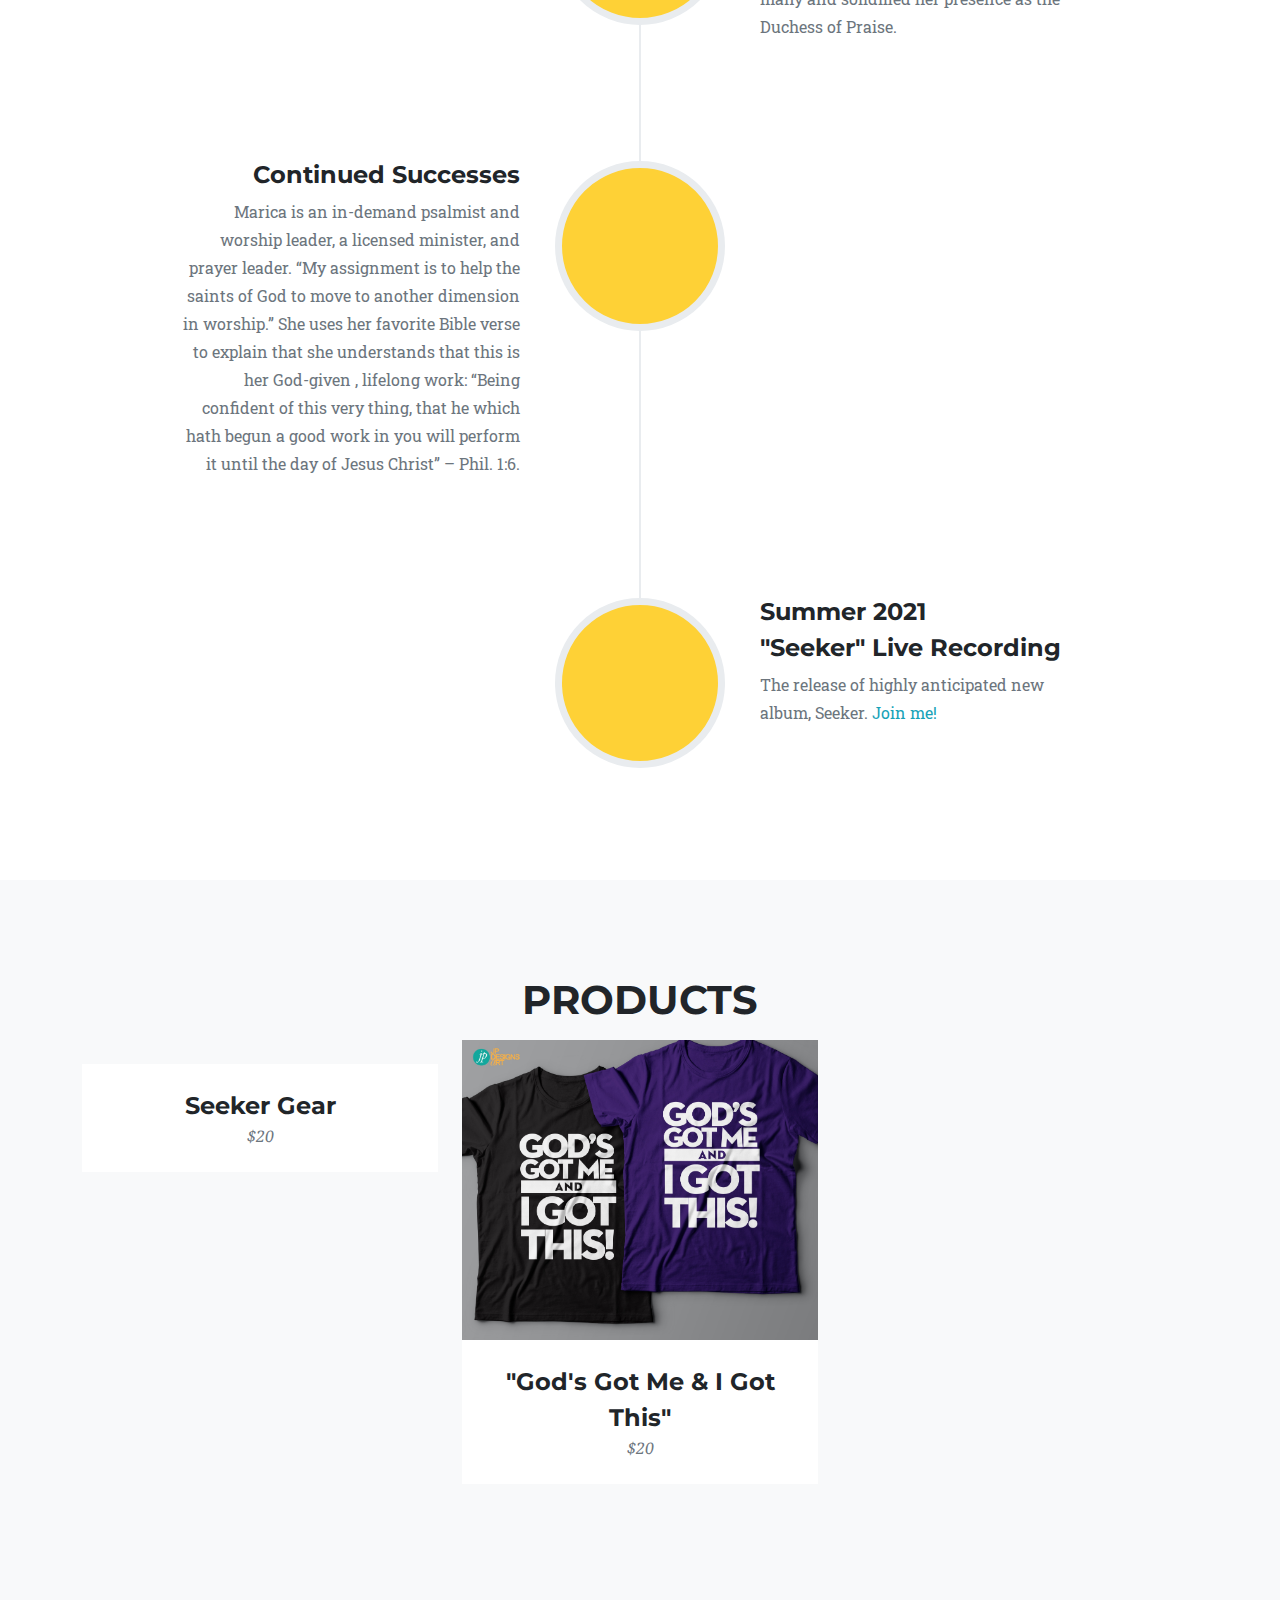
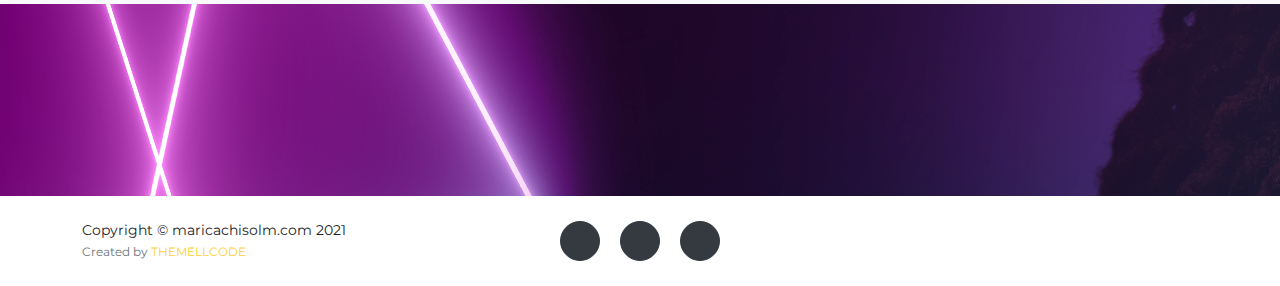
==== commit bb7d8a73: "Seeker update" ====
--- a/index.html
+++ b/index.html
@@ -54,7 +54,7 @@
             </div>
         </nav>
         <!-- Promo Modal -->
-        <!-- <div id="myModal" class="modal fade">
+        <div id="myModal" class="modal fade">
             <div class="modal-dialog modal-fullscreen modal-dialog-centered">
                 <div class="modal-content">
                     <div class="modal-header"> 
@@ -62,15 +62,15 @@
                     </div>
                     <div class="modal-body">
                        
-                         <img class="img-fluid" src="assets/img/seekercircle.jpeg" alt="">
-                         <p>As the deer panteth for the waters, so do our souls long for the indwelling of the presence of the Almighty! We are aggregating, seeking God while He may be found. We are coming as empty vessels yearning to be filled. Join with your cup being lifted to the ONE who can fill it and let it never run dry. <strong>July 30,2021 </strong> join me at the live recording of “Seeker”. <em><strong><a class= "text-info" href="https://marica.ticketlocity.com/54972668"> Click here to secure your spot now!!</a></strong></em> </p> -->
+                         <img class="img-fluid" src="assets/img/Higher.JPG" alt="">
+                         <p class=text-center><strong>Available September 24, 2021 on all streaming platforms. Pre-order yours TODAY!!</strong> </p>
                         
-                            <!-- <button type="button" class="btn btn-warning" data-dismiss="modal">Close</button> -->
+                            <button type="button" class="btn btn-warning" data-dismiss="modal">Close</button>
                        
-                    <!-- </div>
-                </div>
-            </div>
-        </div> -->
+                    </div>
+                </div>
+            </div>
+        </div>
         <!-- Masthead-->
         <header class="masthead">
             <div class="container">
@@ -267,17 +267,20 @@
                             <div class="col-lg-8">
                                 <div class="modal-body">
                                     <!-- Project Details Go Here-->
-                                    <h2 class="text-uppercase">Seeker Tee</h2>
+                                    <h2 class="text-uppercase">Seeker Gear</h2>
                                     
                                     <img class="img-fluid d-block mx-auto" src="assets/img/JPDA-Marica-Tshirt-Overview.jpg" alt="" />
-                                   
+                                  
                                     <form target="paypal" action="https://www.paypal.com/cgi-bin/webscr" method="post">
                                         <input type="hidden" name="cmd" value="_s-xclick">
                                         <input type="hidden" name="hosted_button_id" value="NP49B9XMPAZ48">
-                                        <table>
+                                        <table class=container>
                                         <tr><td><input type="hidden" name="on0" value="Color">Color</td></tr><tr><td><select name="os0">
-                                            <option value="Black">Black $20.00 USD</option>
-                                            <option value="Purple">Purple $20.00 USD</option>
+                                            <option value="Black (Seeker)">Black (Seeker) $20.00 USD</option>
+                                            <option value="Purple (ISeeker)">Purple (ISeeker) $20.00 USD</option>
+                                            <option value="Pink (Marica Sings)">Pink (Marica Sings) $20.00 USD</option>
+                                            <option value="Mustard (Seeker Reward)">Mustard (Seeker Reward) $20.00 USD</option>
+                                            <option value="Black (Marica Icon)">Black (Marica Icon) $20.00 USD</option>
                                         </select> </td></tr>
                                         <tr><td><input type="hidden" name="on1" value="Size">Size</td></tr><tr><td><select name="os1">
                                             <option value="SM">SM </option>
@@ -285,6 +288,7 @@
                                             <option value="LG">LG </option>
                                             <option value="1X">1X </option>
                                             <option value="2X">2X </option>
+                                            <option value="3X">3X </option>
                                         </select> </td></tr>
                                         </table>
                                         <input type="hidden" name="currency_code" value="USD">
@@ -292,6 +296,8 @@
                                         <img alt="" border="0" src="https://www.paypalobjects.com/en_US/i/scr/pixel.gif" width="1" height="1">
                                         </form>
                                         
+                                  
+                                        
                                  
                                     <button class="btn btn-primary" data-dismiss="modal" type="button">
                                         <i class="fas fa-times mr-1"></i>
@@ -314,23 +320,31 @@
                             <div class="col-lg-8">
                                 <div class="modal-body">
                                     <!-- Project Details Go Here-->
-                                    <h2 class="text-uppercase">Miracles , Signs, & Wonders Tee</h2>
-                                    <p class="item-intro text-muted">Lorem ipsum dolor sit amet consectetur.</p>
-                                    <img class="img-fluid d-block mx-auto" src="assets/img/MIraclesSignsWonders.jpeg" alt="" />
+                                    <h2 class="text-uppercase">"God's Got Me,I Got This"</h2>
+                                    
+                                    <img class="img-fluid d-block mx-auto" src="assets/img/Marica-GodsGotMe-2.jpeg" alt="" />
                                     <form target="paypal" action="https://www.paypal.com/cgi-bin/webscr" method="post">
                                         <input type="hidden" name="cmd" value="_s-xclick">
                                         <input type="hidden" name="hosted_button_id" value="2UNBN53GDAEHU">
-                                        <table>
-                                        <tr><td><input type="hidden" name="on0" value="Size">Size</td></tr><tr><td><select name="os0">
+                                        <table class=container>
+                                        <tr><td><input type="hidden" name="on0" value="Color">Color</td></tr><tr><td><select name="os0">
+                                            <option value="Black">Black $20.00 USD</option>
+                                            <option value="Purple">Purple $20.00 USD</option>
+                                        </select> </td></tr>
+                                        <tr><td><input type="hidden" name="on1" value="Size">Size</td></tr><tr><td><select name="os1">
                                             <option value="Small">Small </option>
                                             <option value="Medium">Medium </option>
                                             <option value="Large">Large </option>
-                                            <option value="X-Large">X-Large </option>
+                                            <option value="XL">XL </option>
+                                            <option value="2X">2X </option>
+                                            <option value="3X">3X </option>
                                         </select> </td></tr>
                                         </table>
+                                        <input type="hidden" name="currency_code" value="USD">
                                         <input type="image" src="https://www.paypalobjects.com/en_US/i/btn/btn_cart_LG.gif" border="0" name="submit" alt="PayPal - The safer, easier way to pay online!">
                                         <img alt="" border="0" src="https://www.paypalobjects.com/en_US/i/scr/pixel.gif" width="1" height="1">
                                         </form>
+                                        
                                         
                                     <button class="btn btn-primary" data-dismiss="modal" type="button">
                                         <i class="fas fa-times mr-1"></i>
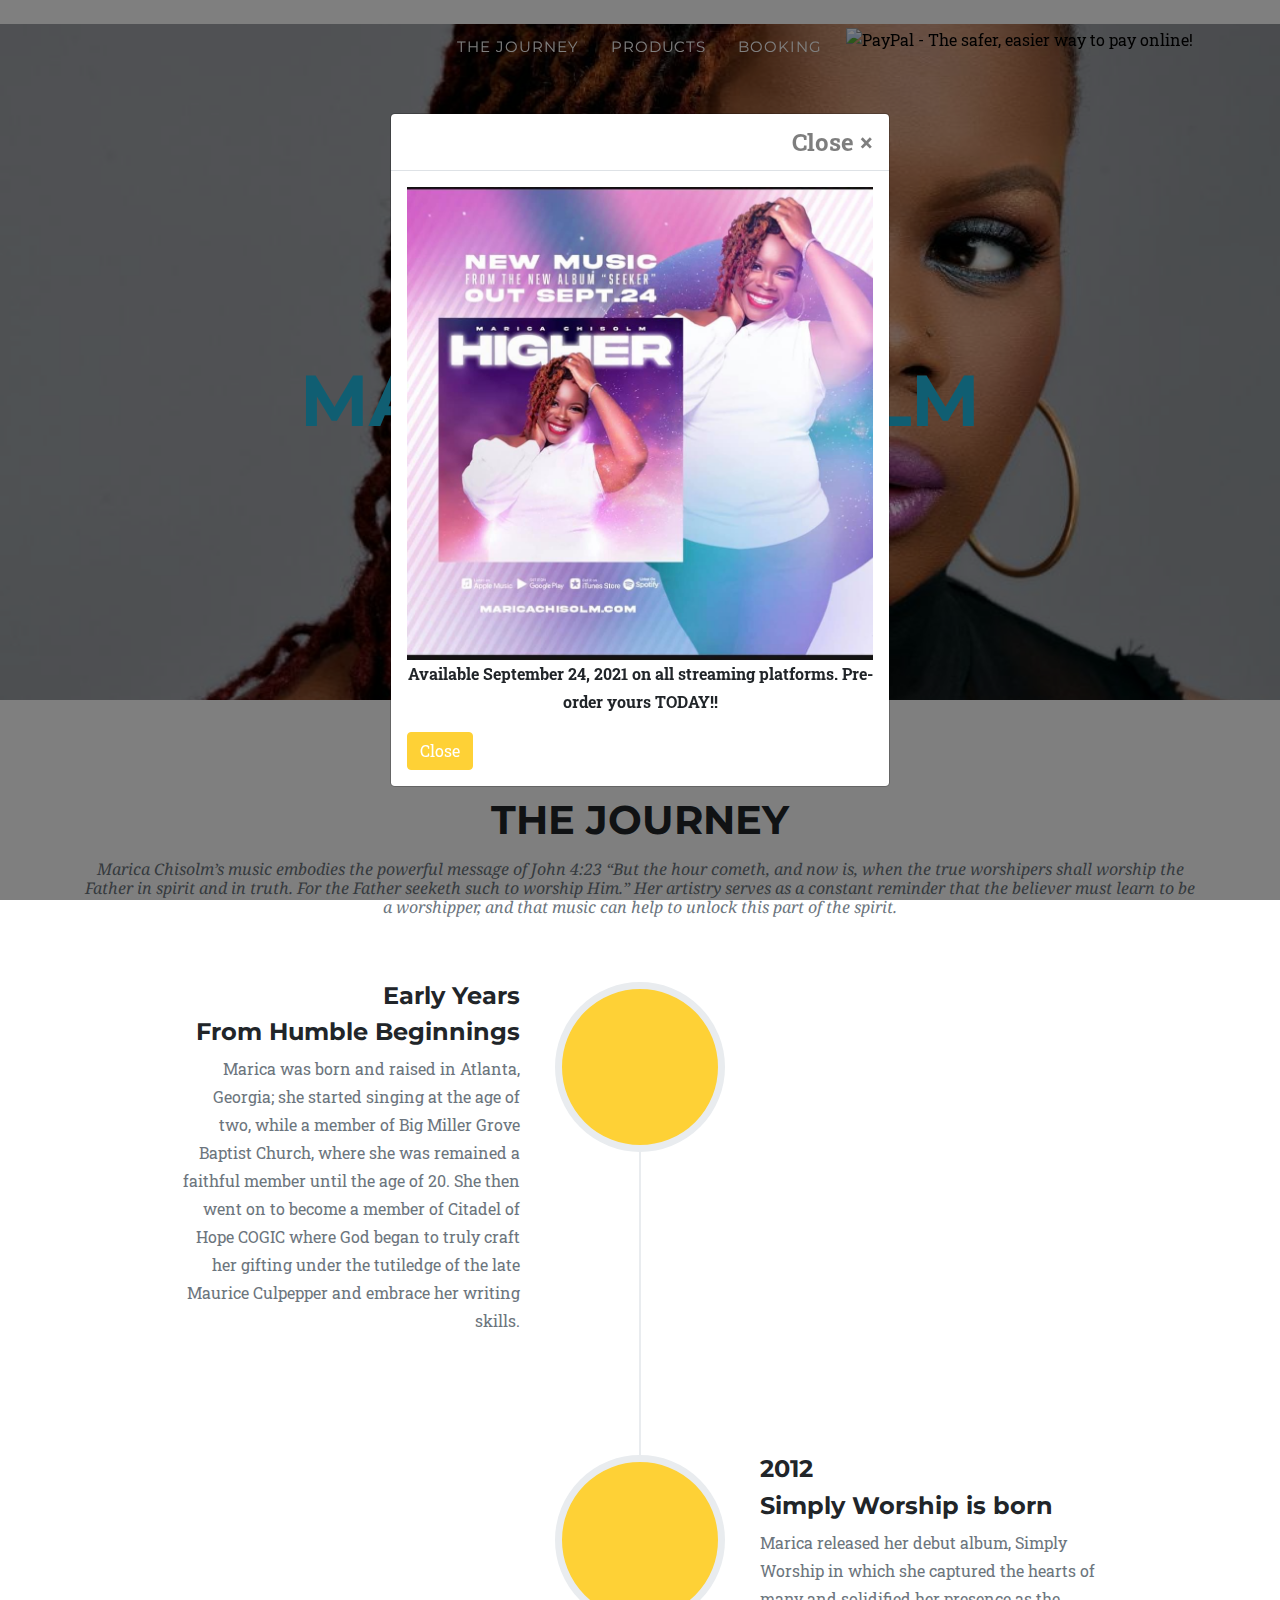
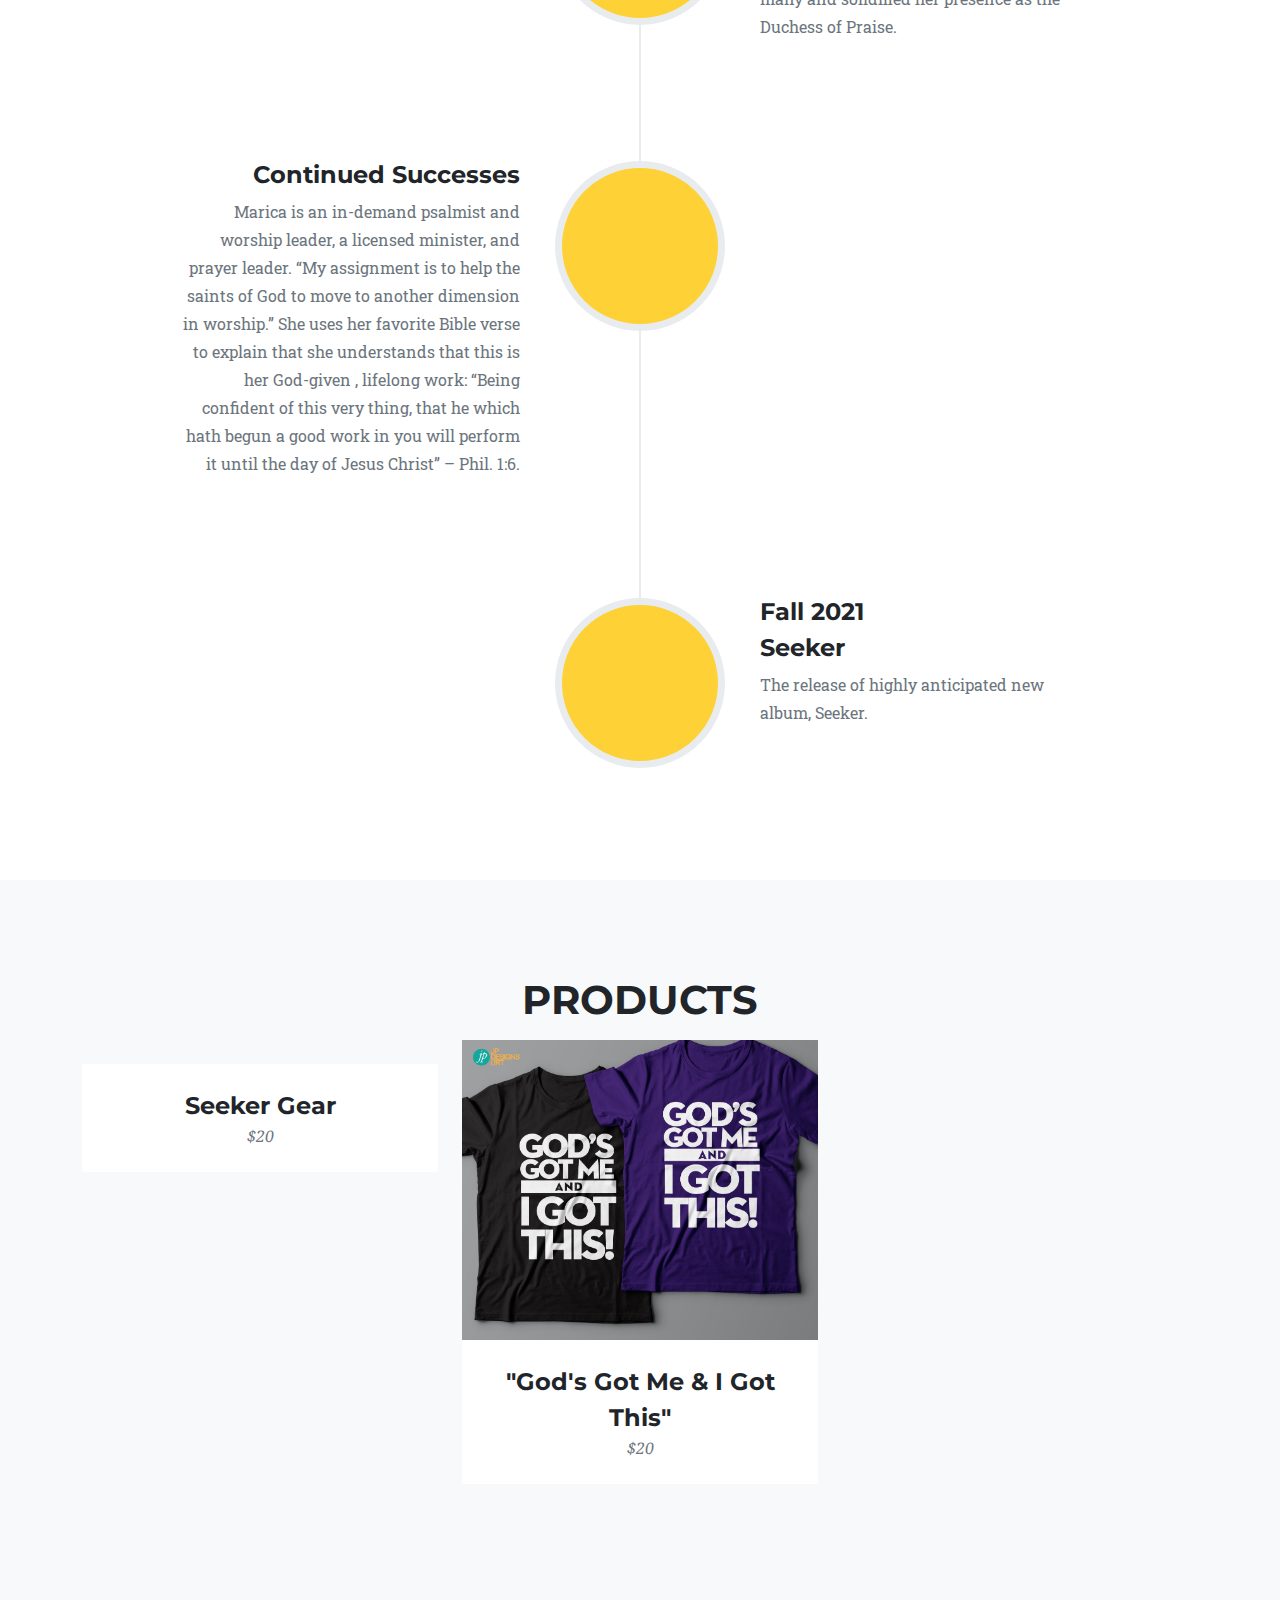
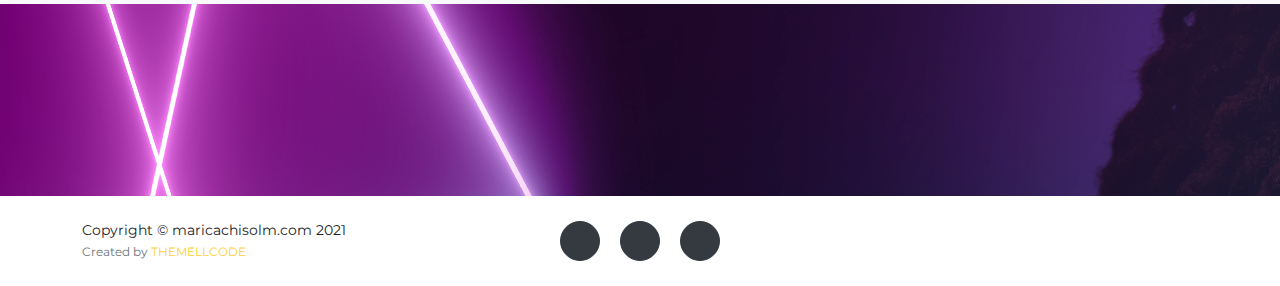
==== commit 492ae883: "Seeker Timeline update" ====
--- a/index.html
+++ b/index.html
@@ -124,10 +124,10 @@
                         <div class="timeline-image"><img class="rounded-circle img-fluid" src="https://i.imgur.com/mtQBLTVb.jpg?1" alt="" /></div>
                         <div class="timeline-panel">
                             <div class="timeline-heading">
-                                <h4>Summer 2021</h4>
-                                <h4 class="subheading">"Seeker" Live Recording</h4>
-                            </div>
-                            <div class="timeline-body"><p class="text-muted">The release of highly anticipated new album, Seeker. <a class="text-info" href="http://ds2musicgroup.ticketlocity.com/54972668">Join me!</a></p></div>
+                                <h4>Fall 2021</h4>
+                                <h4 class="subheading">Seeker</h4>
+                            </div>
+                            <div class="timeline-body"><p class="text-muted">The release of highly anticipated new album, Seeker.</p></div>
                         </div>
                     </li>
                     
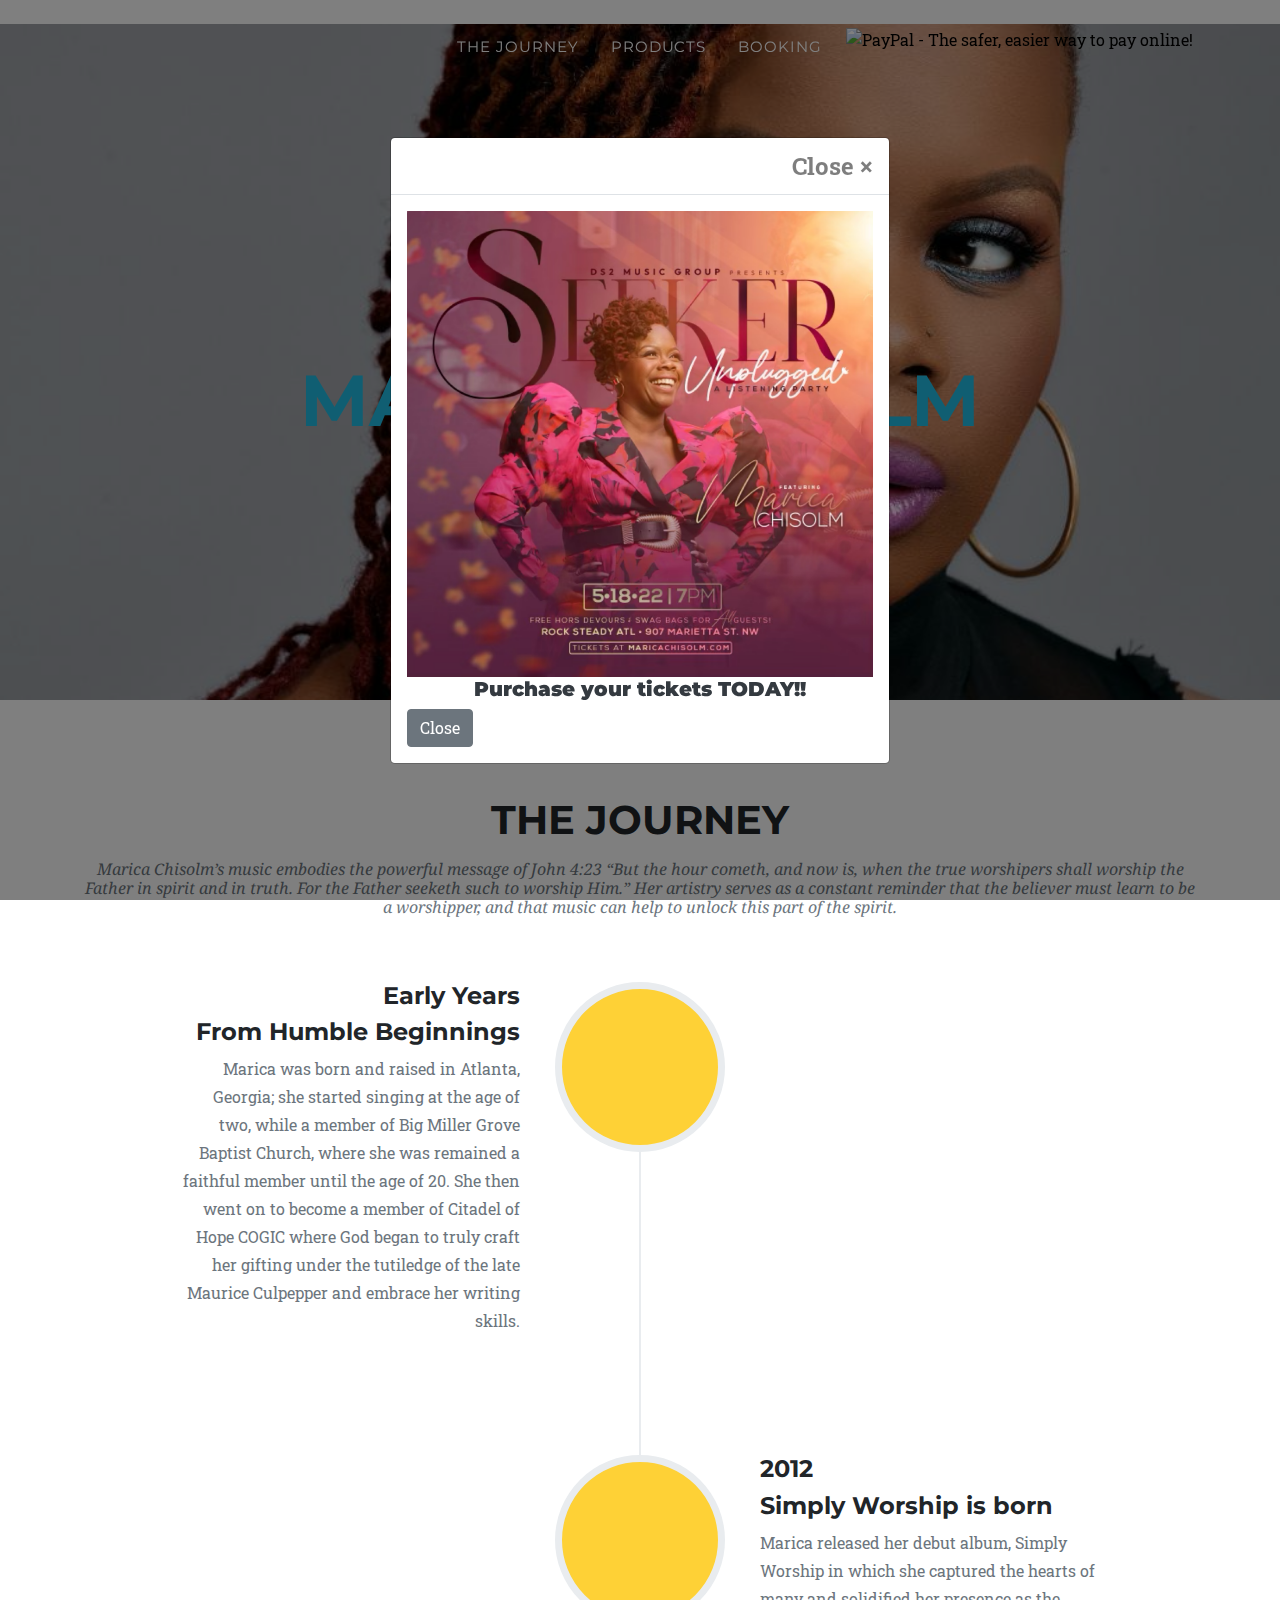
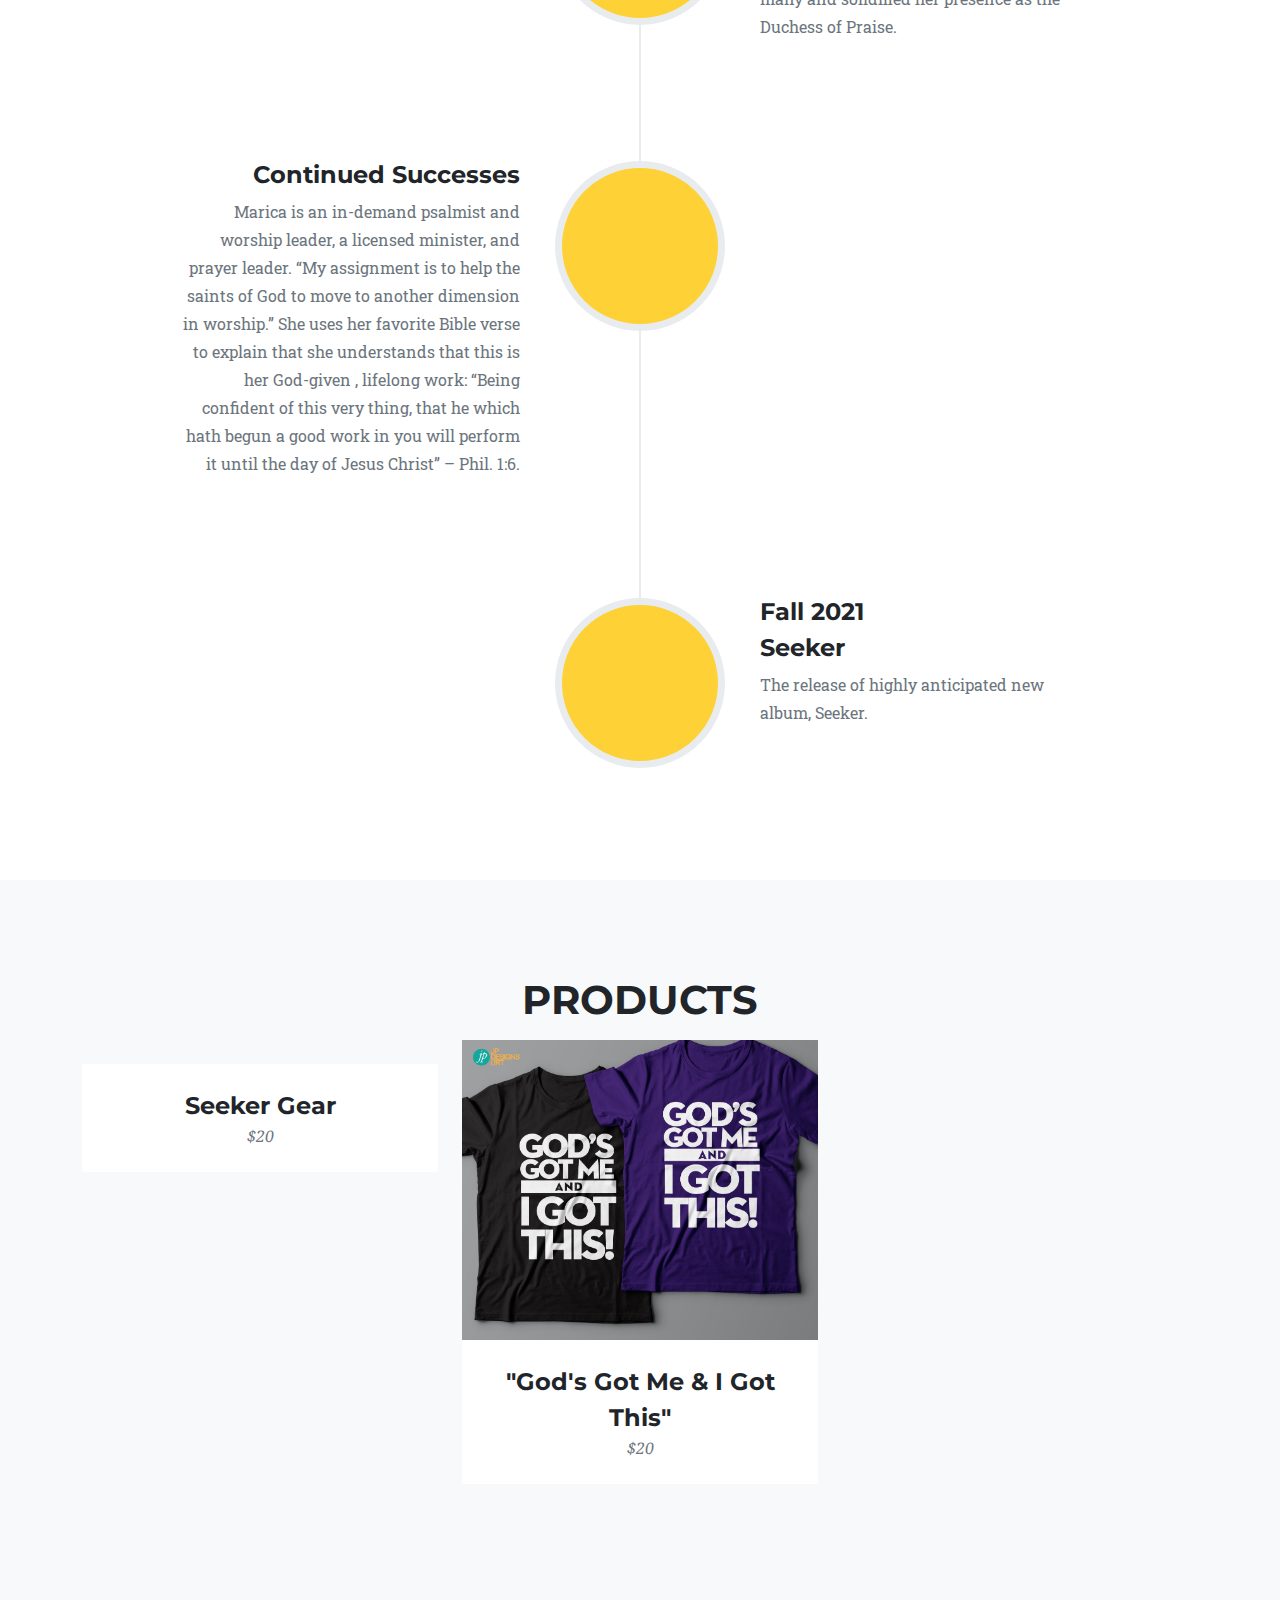
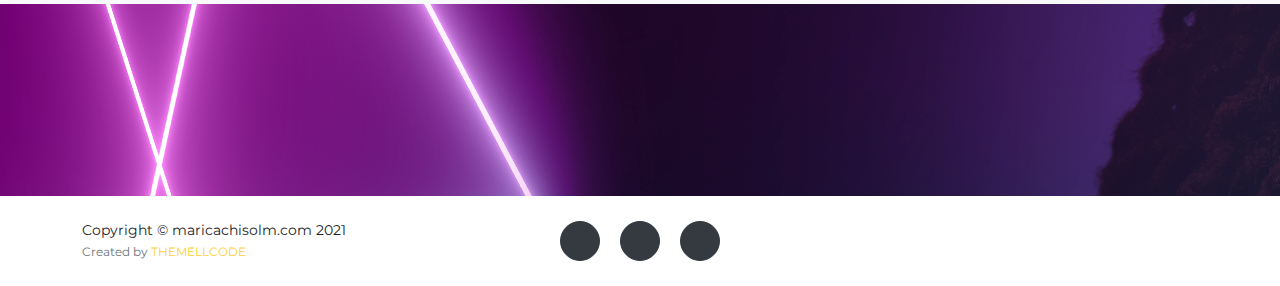
==== commit d75e5c90: "deleted unused pics, updated marketing" ====
--- a/index.html
+++ b/index.html
@@ -62,10 +62,10 @@
                     </div>
                     <div class="modal-body">
                        
-                         <img class="img-fluid" src="assets/img/Higher.JPG" alt="">
-                         <p class=text-center><strong>Available September 24, 2021 on all streaming platforms. Pre-order yours TODAY!!</strong> </p>
+                         <img class="img-fluid" src="assets/img/MaricaSeeker.png" alt="">
+                         <h5 class=text-center><a class="text-dark" href="https://marica.ticketlocity.com/54976669"><strong>Purchase your tickets TODAY!!</strong></a></h5>
                         
-                            <button type="button" class="btn btn-warning" data-dismiss="modal">Close</button>
+                            <button type="button" class="btn btn-secondary" data-dismiss="modal">Close</button>
                        
                     </div>
                 </div>
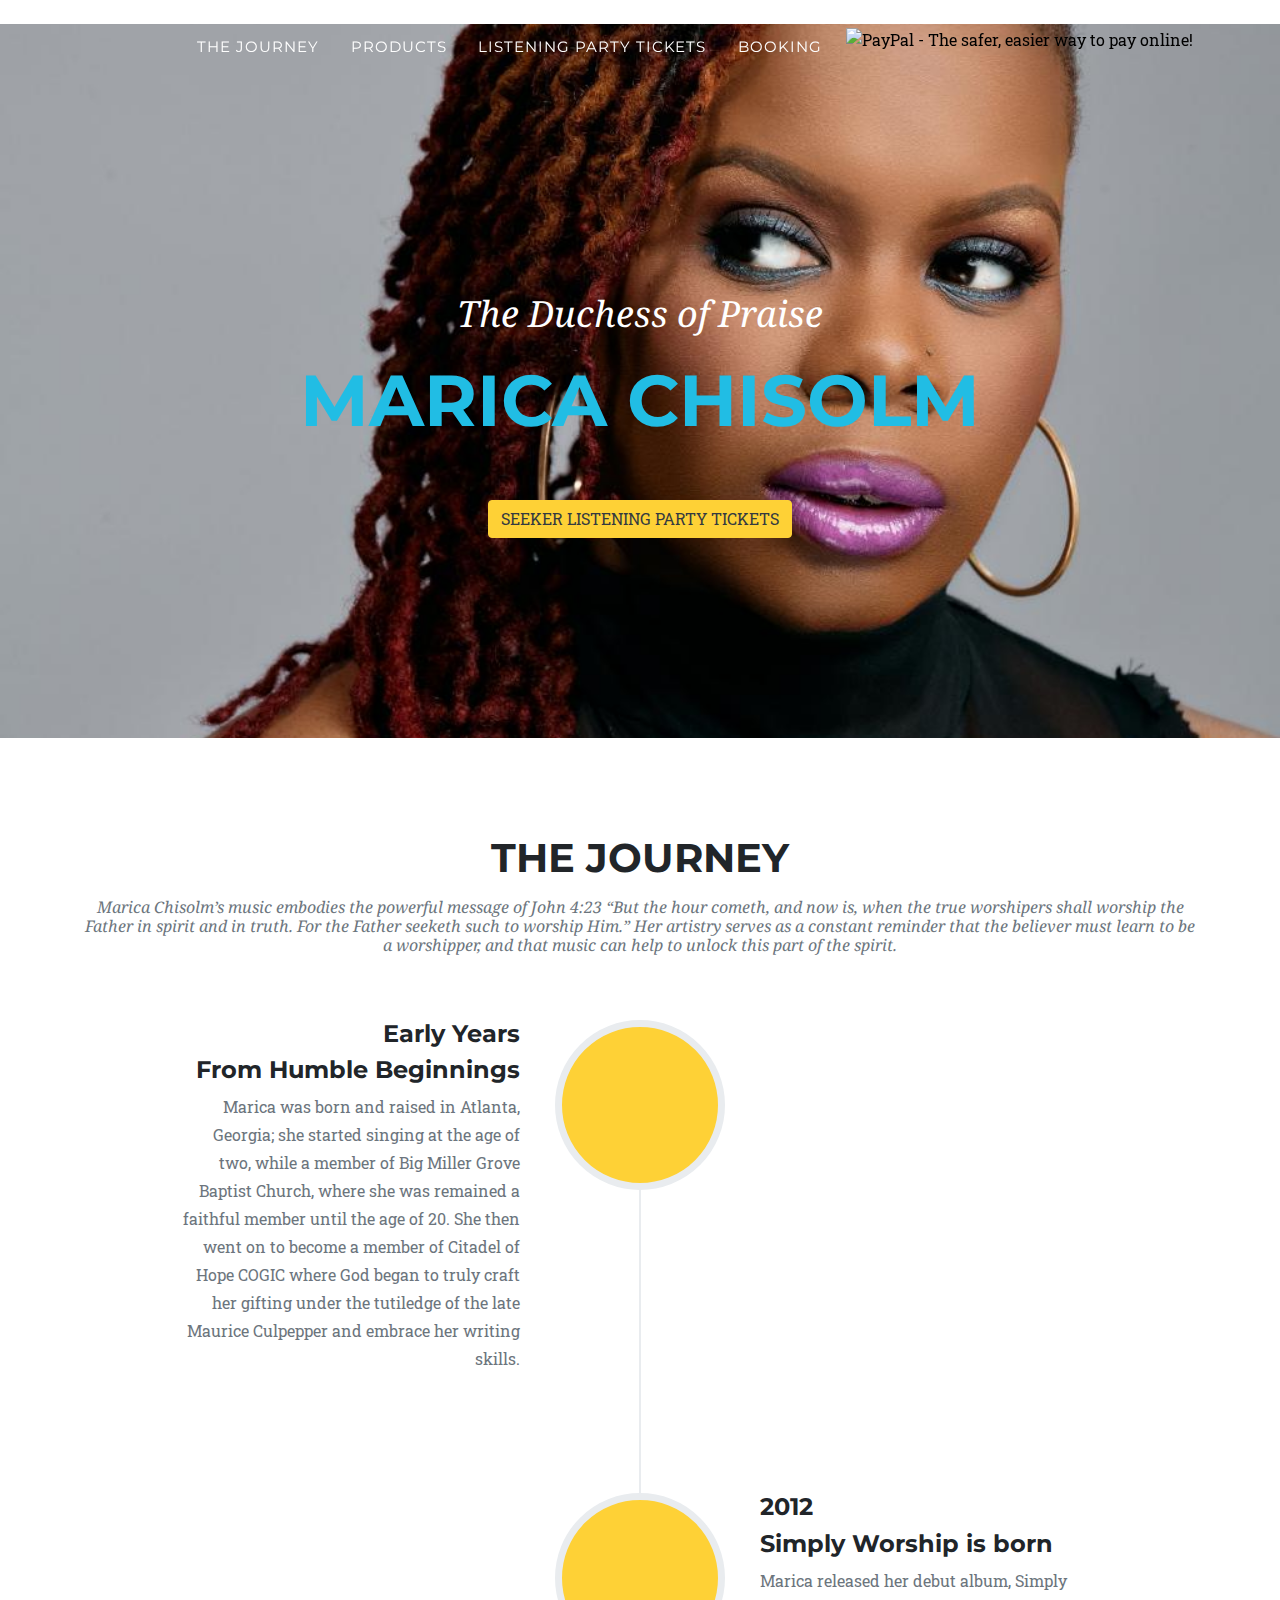
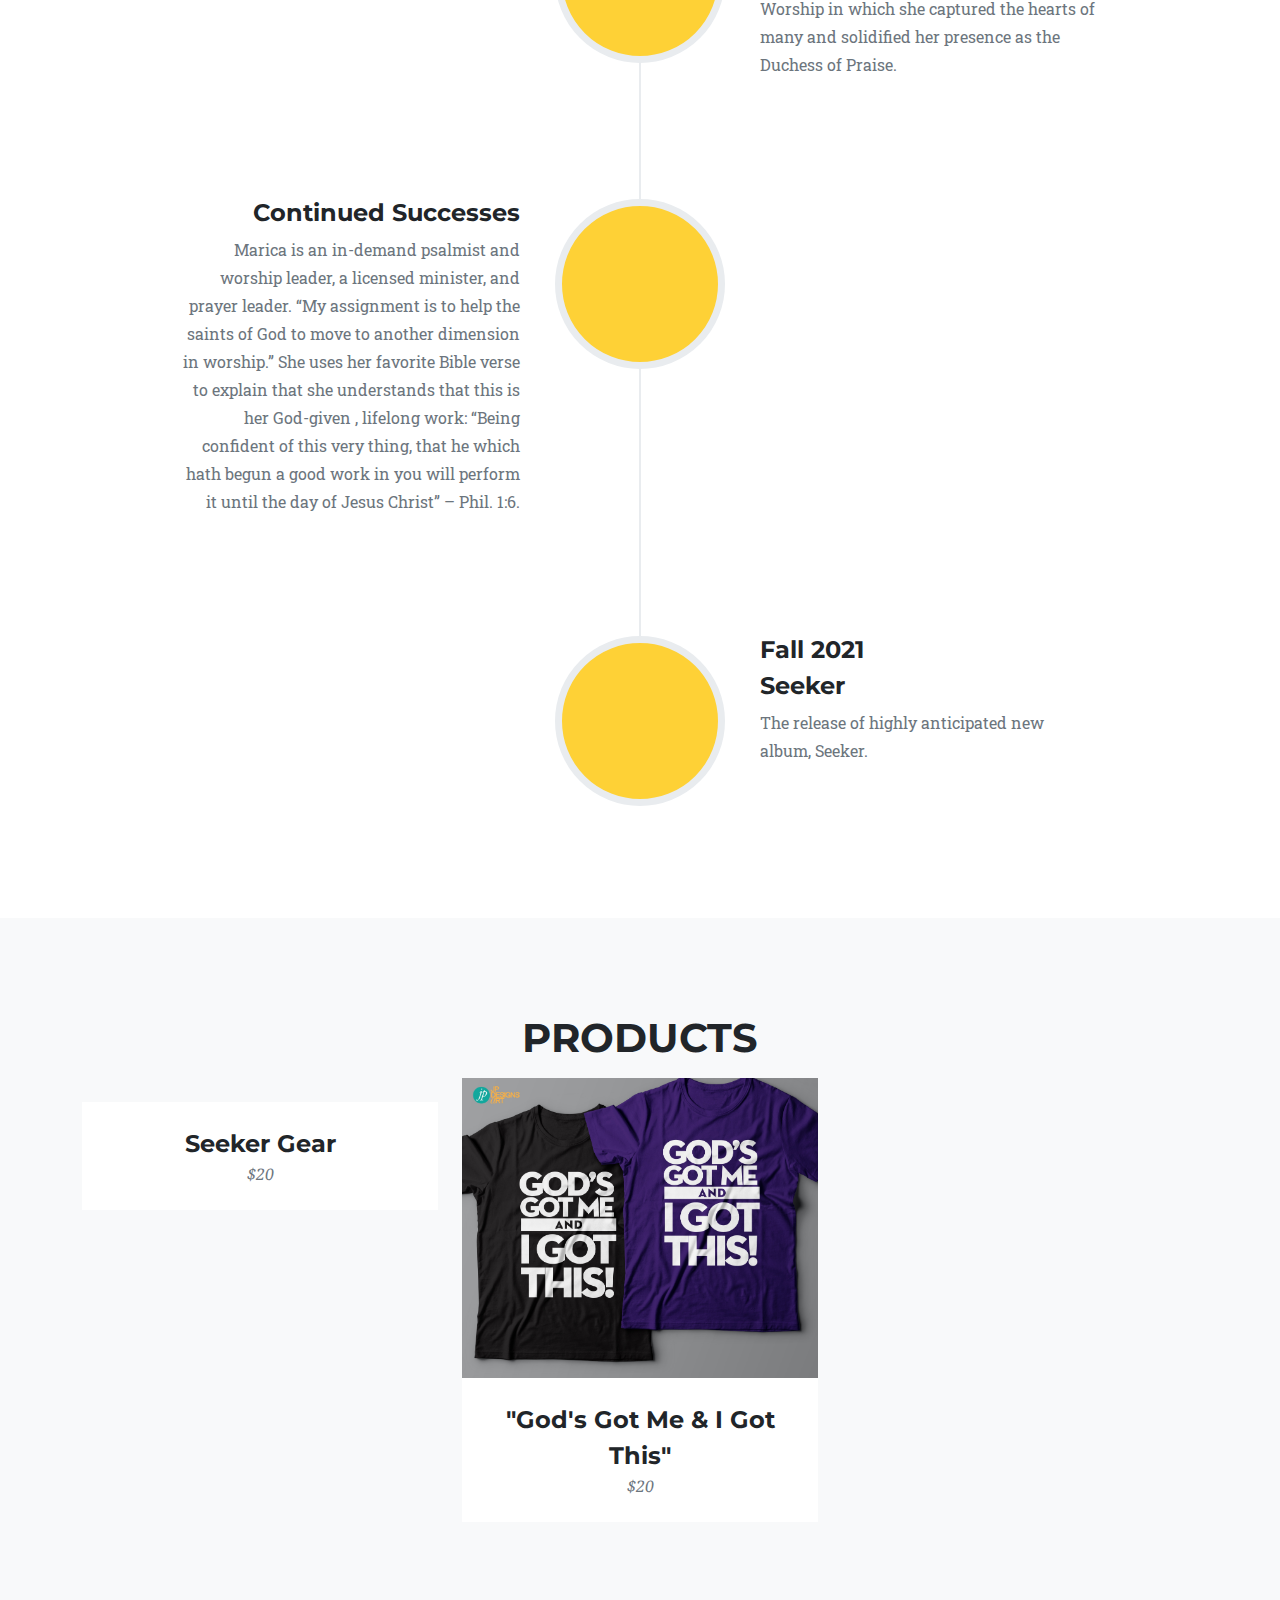
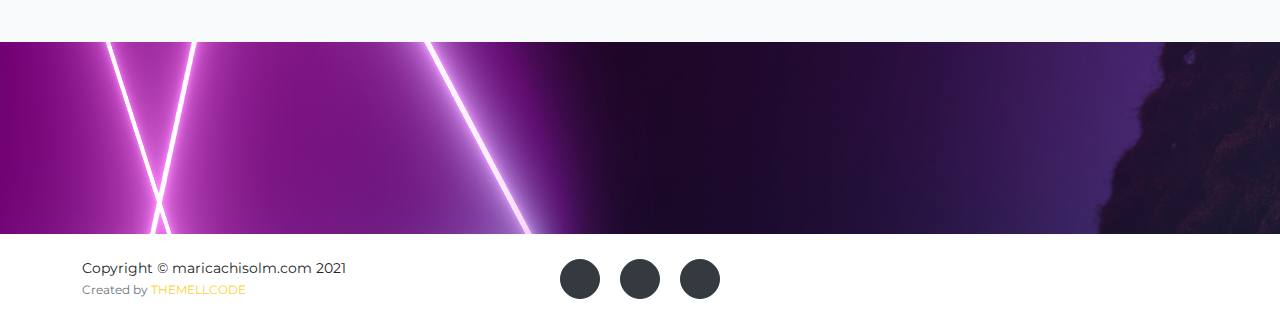
==== commit 25f6272c: "listening party buttons" ====
--- a/index.html
+++ b/index.html
@@ -15,8 +15,6 @@
         <link href="https://fonts.googleapis.com/css?family=Roboto+Slab:400,100,300,700" rel="stylesheet" type="text/css" />
         <!-- Core theme CSS (includes Bootstrap)-->
         <link rel="stylesheet" href="https://stackpath.bootstrapcdn.com/bootstrap/4.5.0/css/bootstrap.min.css">
-<script src="https://code.jquery.com/jquery-3.5.1.min.js"></script>
-<script src="https://stackpath.bootstrapcdn.com/bootstrap/4.5.0/js/bootstrap.min.js"></script>
         <link href="css/styles.css" rel="stylesheet" />
         <script>
             $(document).ready(function(){
@@ -40,7 +38,7 @@
                         <!-- <li class="nav-item"><a class="nav-link js-scroll-trigger" href="#services">Services</a></li> -->
                         <li class="nav-item"><a class="nav-link js-scroll-trigger" href="#about">The Journey</a></li>
                         <li class="nav-item"><a class="nav-link js-scroll-trigger" href="#portfolio">Products</a></li>
-                        <!-- <li class="nav-item"><a class="nav-link js-scroll-trigger" href="#team">Team</a></li> -->
+                        <li class="nav-item"><a class="nav-link js-scroll-trigger" href="https://marica.ticketlocity.com/54976669">Listening Party Tickets</a></li>
                         <li class="nav-item"><a class="nav-link js-scroll-trigger" href="#contact">Booking</a></li>
                         <li class="nav-item"><form target="paypal" action="https://www.paypal.com/cgi-bin/webscr" method="post" >
                             <input type="hidden" name="cmd" value="_s-xclick">
@@ -76,7 +74,7 @@
             <div class="container">
                 <div class="masthead-subheading">The Duchess of Praise</div>
                 <div class="masthead-heading text-uppercase">Marica Chisolm</div>
-                <!-- <a class="btn btn-primary btn-l text-uppercase js-scroll-trigger" href="https://marica.ticketlocity.com/54972668">Buy Tickets</a> -->
+                <a class="btn btn-primary btn-l text-uppercase text-dark js-scroll-trigger" href="https://marica.ticketlocity.com/54976669">Seeker Listening Party Tickets</a>
                 <!-- <a class="btn btn-primary btn-l text-uppercase js-scroll-trigger" href="seekerlive.html">Watch Seeker Live</a> -->
                 
             </div>
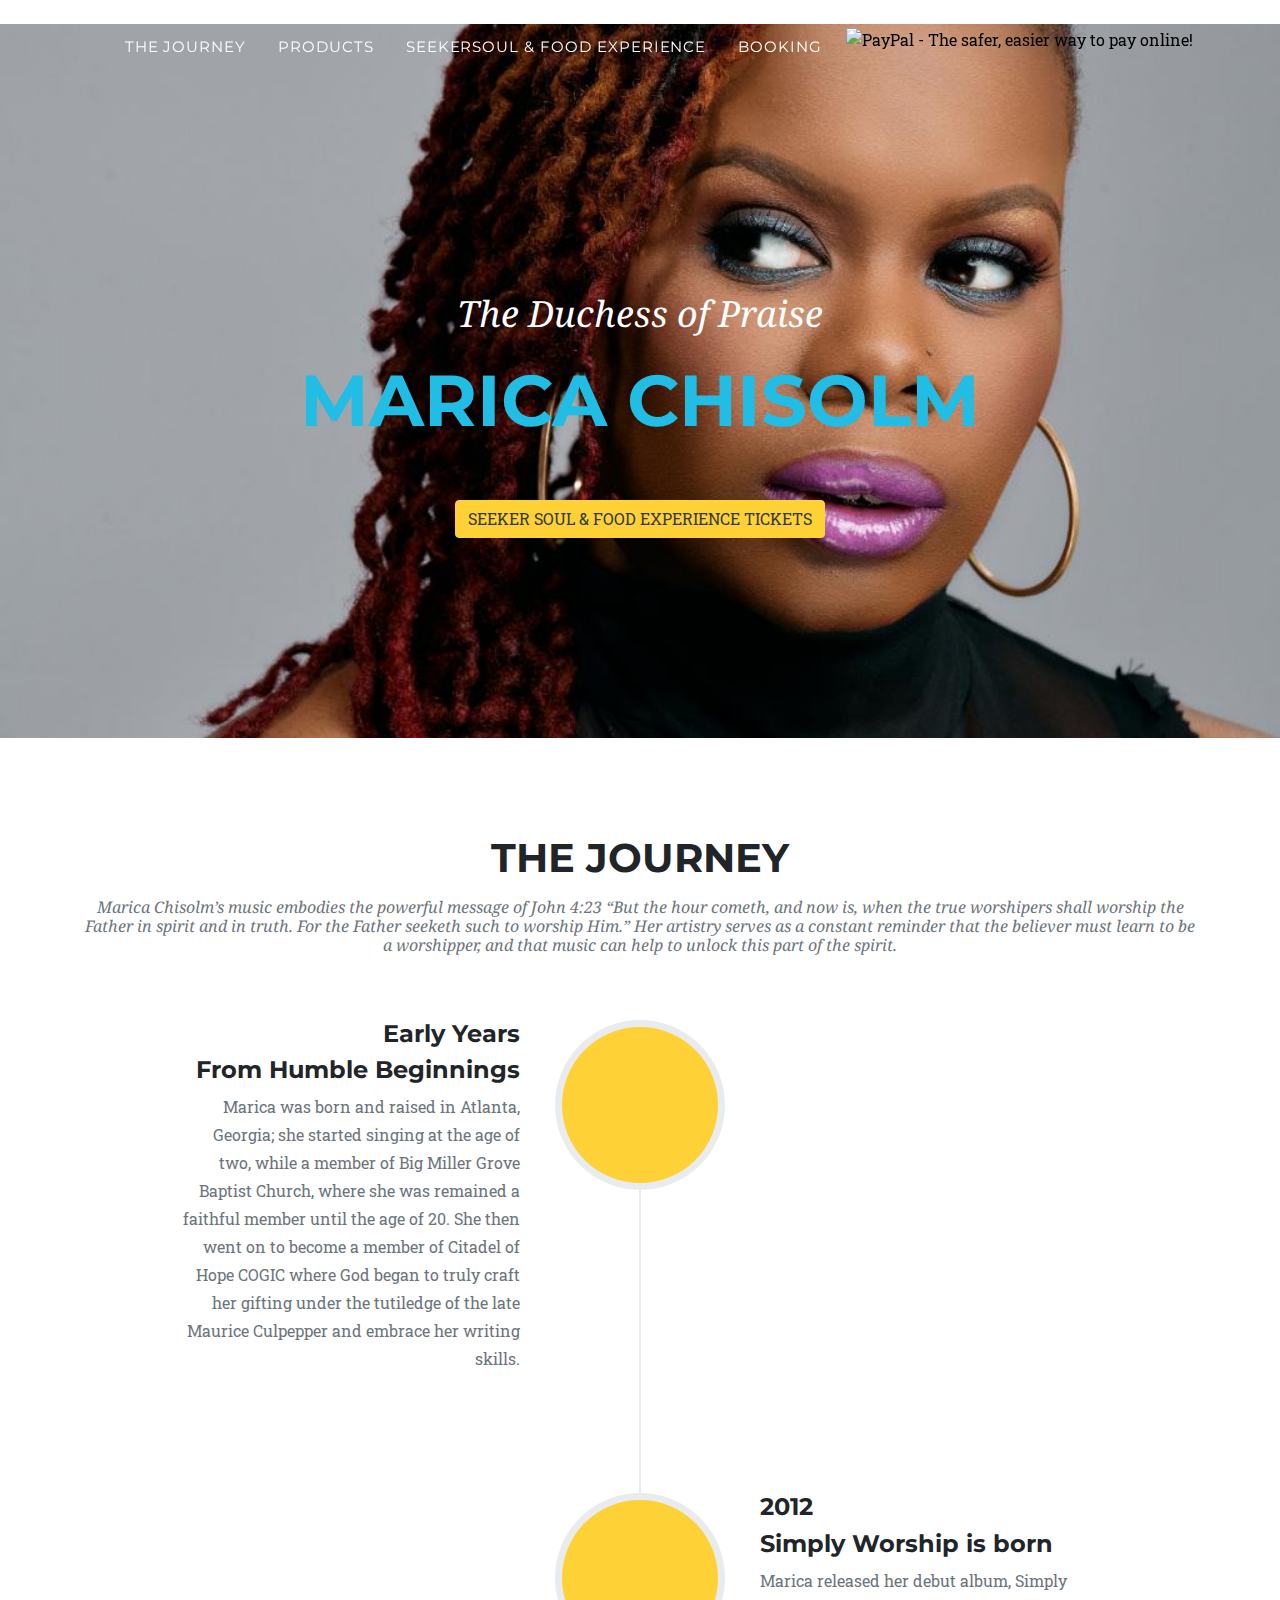
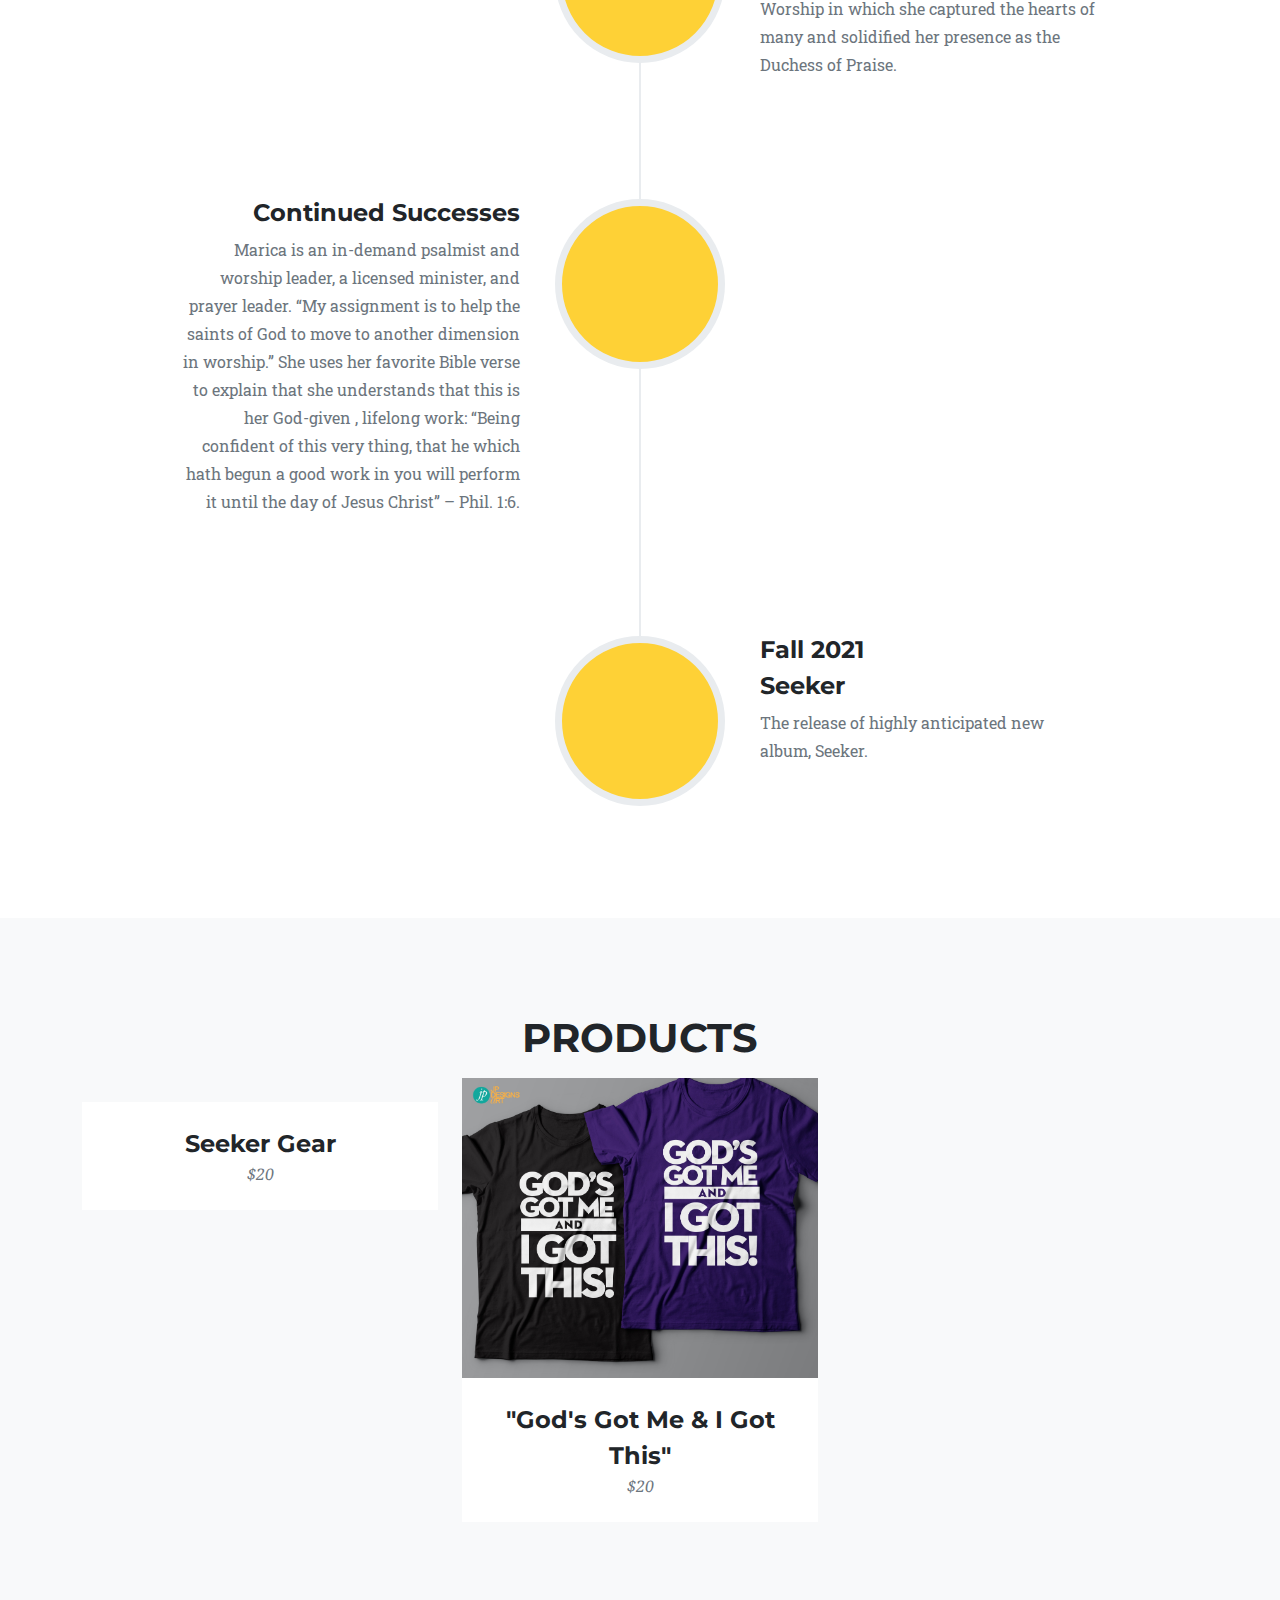
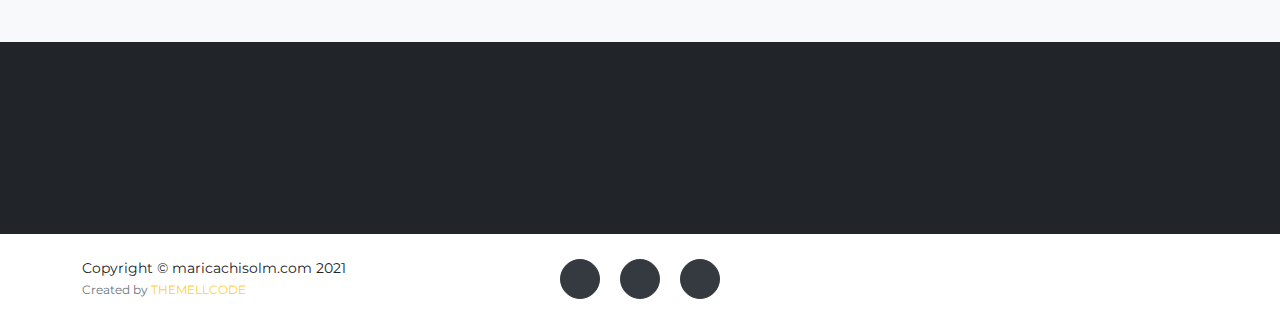
==== commit 31bb3177: "Seeker Soul and Food Experience Tickets" ====
--- a/index.html
+++ b/index.html
@@ -38,7 +38,7 @@
                         <!-- <li class="nav-item"><a class="nav-link js-scroll-trigger" href="#services">Services</a></li> -->
                         <li class="nav-item"><a class="nav-link js-scroll-trigger" href="#about">The Journey</a></li>
                         <li class="nav-item"><a class="nav-link js-scroll-trigger" href="#portfolio">Products</a></li>
-                        <li class="nav-item"><a class="nav-link js-scroll-trigger" href="https://marica.ticketlocity.com/54976669">Listening Party Tickets</a></li>
+                        <li class="nav-item"><a class="nav-link js-scroll-trigger" href="https://marica.ticketlocity.com/54977754">SeekerSoul & Food Experience</a></li>
                         <li class="nav-item"><a class="nav-link js-scroll-trigger" href="#contact">Booking</a></li>
                         <li class="nav-item"><form target="paypal" action="https://www.paypal.com/cgi-bin/webscr" method="post" >
                             <input type="hidden" name="cmd" value="_s-xclick">
@@ -74,7 +74,7 @@
             <div class="container">
                 <div class="masthead-subheading">The Duchess of Praise</div>
                 <div class="masthead-heading text-uppercase">Marica Chisolm</div>
-                <a class="btn btn-primary btn-l text-uppercase text-dark js-scroll-trigger" href="https://marica.ticketlocity.com/54976669">Seeker Listening Party Tickets</a>
+                <a class="btn btn-primary btn-l text-uppercase text-dark js-scroll-trigger" href="https://marica.ticketlocity.com/54977754">Seeker Soul & Food Experience Tickets</a>
                 <!-- <a class="btn btn-primary btn-l text-uppercase js-scroll-trigger" href="seekerlive.html">Watch Seeker Live</a> -->
                 
             </div>
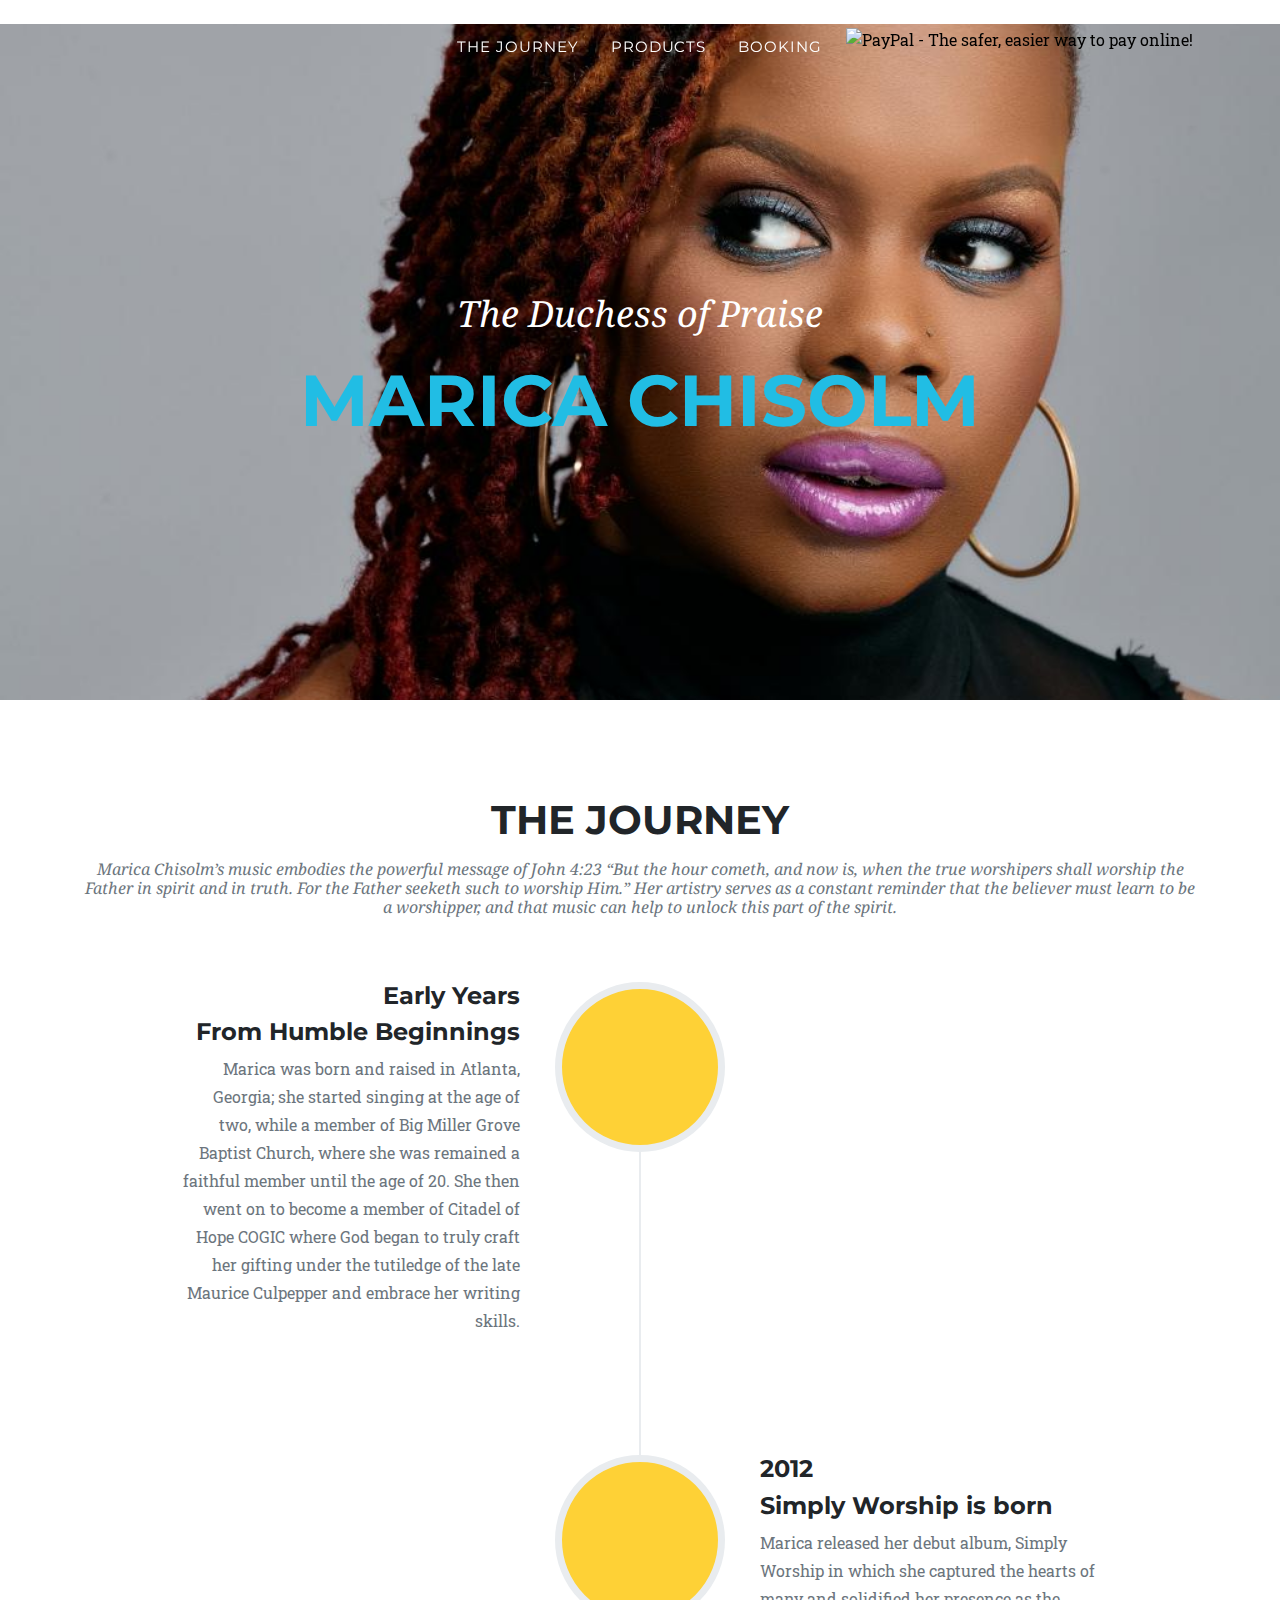
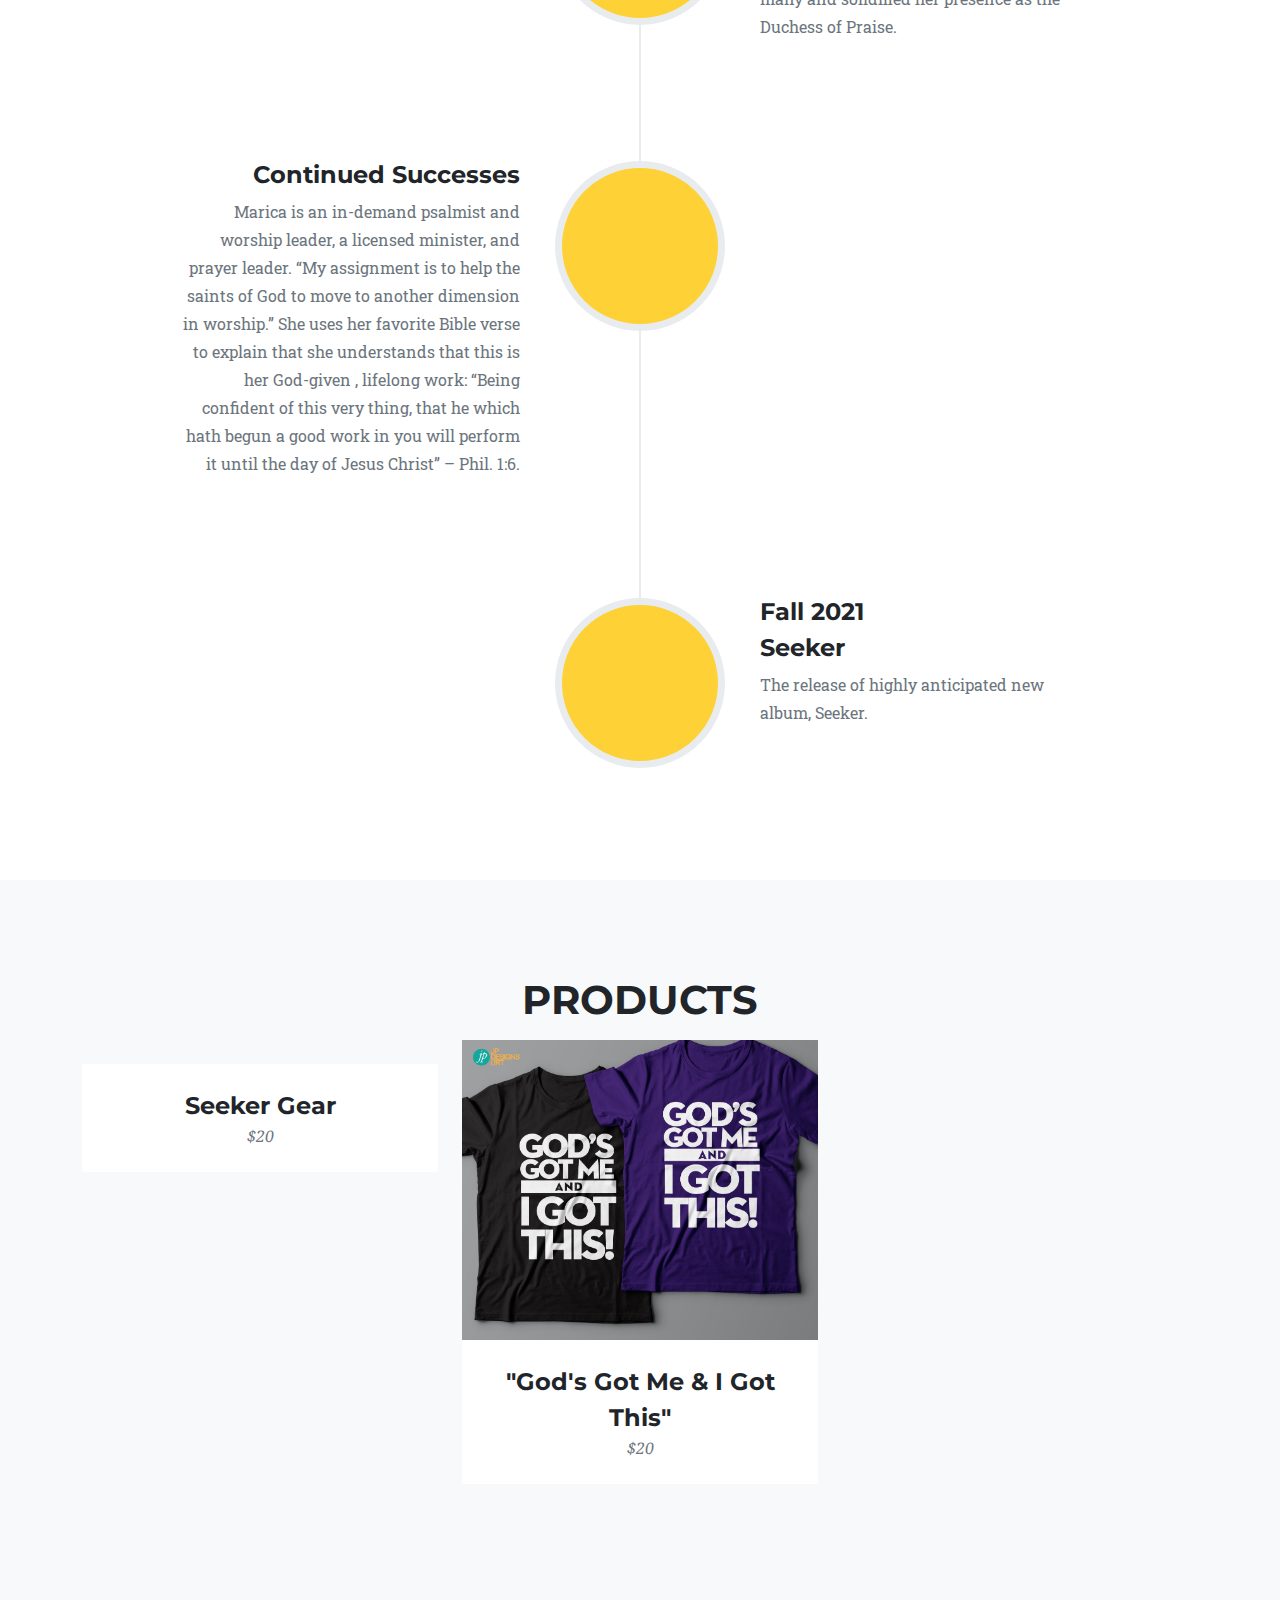
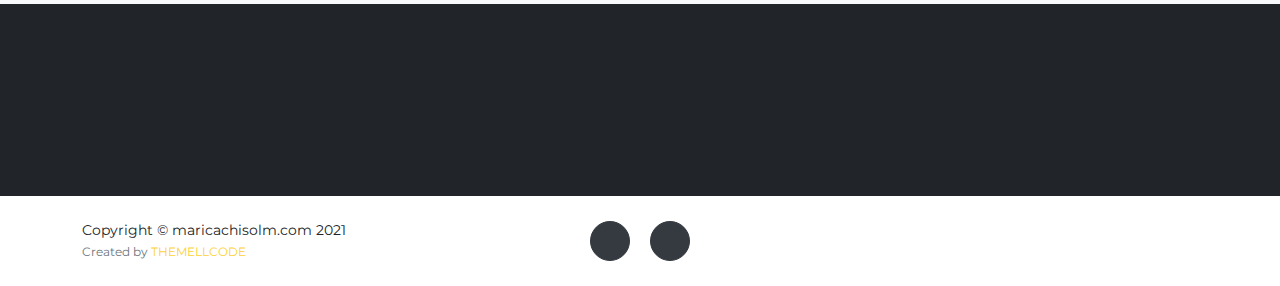
==== commit c116ac81: "Initial 2025 changes" ====
--- a/index.html
+++ b/index.html
@@ -38,7 +38,6 @@
                         <!-- <li class="nav-item"><a class="nav-link js-scroll-trigger" href="#services">Services</a></li> -->
                         <li class="nav-item"><a class="nav-link js-scroll-trigger" href="#about">The Journey</a></li>
                         <li class="nav-item"><a class="nav-link js-scroll-trigger" href="#portfolio">Products</a></li>
-                        <li class="nav-item"><a class="nav-link js-scroll-trigger" href="https://marica.ticketlocity.com/54977754">SeekerSoul & Food Experience</a></li>
                         <li class="nav-item"><a class="nav-link js-scroll-trigger" href="#contact">Booking</a></li>
                         <li class="nav-item"><form target="paypal" action="https://www.paypal.com/cgi-bin/webscr" method="post" >
                             <input type="hidden" name="cmd" value="_s-xclick">
@@ -74,7 +73,6 @@
             <div class="container">
                 <div class="masthead-subheading">The Duchess of Praise</div>
                 <div class="masthead-heading text-uppercase">Marica Chisolm</div>
-                <a class="btn btn-primary btn-l text-uppercase text-dark js-scroll-trigger" href="https://marica.ticketlocity.com/54977754">Seeker Soul & Food Experience Tickets</a>
                 <!-- <a class="btn btn-primary btn-l text-uppercase js-scroll-trigger" href="seekerlive.html">Watch Seeker Live</a> -->
                 
             </div>
@@ -246,9 +244,8 @@
                         <p class="text-muted small mb-0">Created by <a href="http://themellcode.com">THEMELLCODE</a></p>
                     </div>
                     <div class="col-lg-4 my-3 my-lg-0">
-                        <a class="btn btn-dark btn-social mx-2" href="https://twitter.com/maricasings_"><i class="fab fa-twitter"></i></a>
                         <a class="btn btn-dark btn-social mx-2" href="https://www.facebook.com/maricachisolm"><i class="fab fa-facebook-f"></i></a>
-                        <a class="btn btn-dark btn-social mx-2" href="https://www.instagram.com/maricasings/"><i class="fab fa-instagram"></i></a>
+                        <a class="btn btn-dark btn-social mx-2" href="https://www.instagram.com/maricachisolm/"><i class="fab fa-instagram"></i></a>
                     </div>
                     
                 </div>
